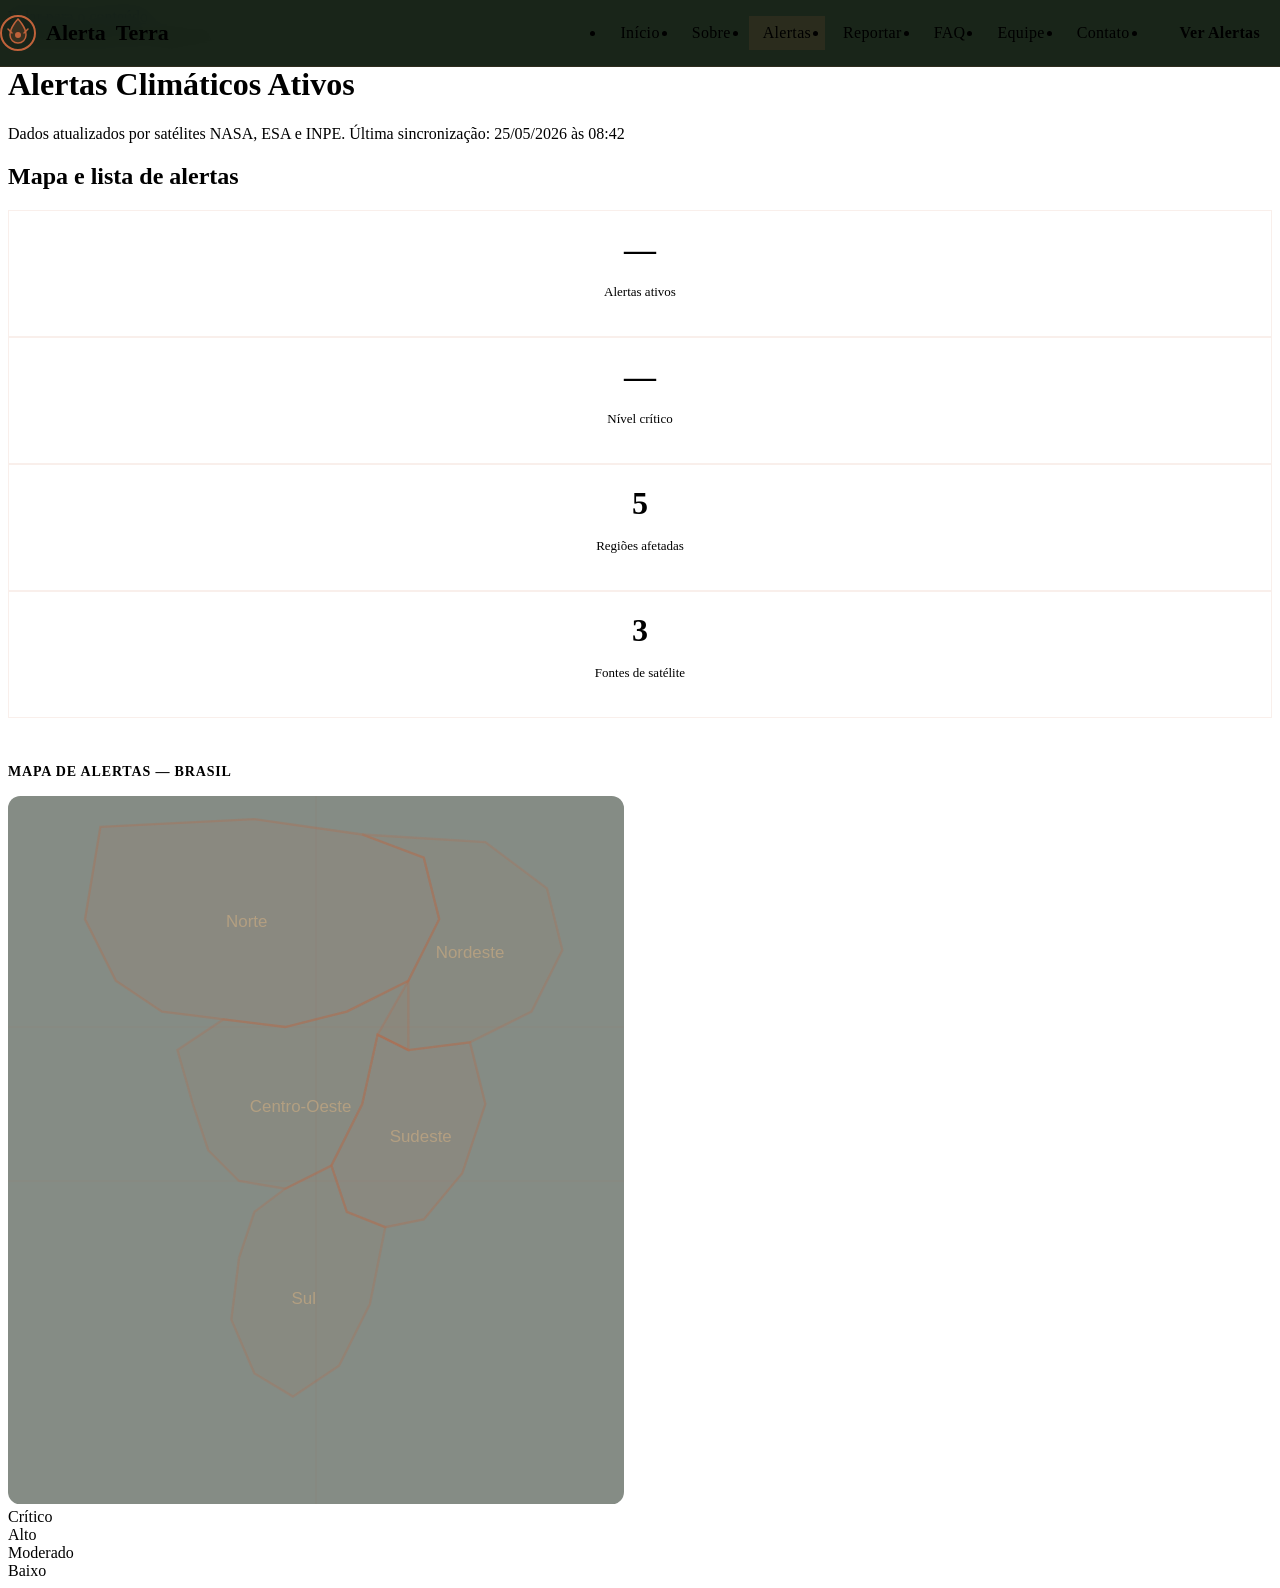
==== alertas.html @ ec8444c9 "Continuação do Alerta" ====
<!DOCTYPE html>
<html lang="pt-BR">
<head>
  <meta charset="UTF-8">
  <meta name="viewport" content="width=device-width, initial-scale=1.0">
  <meta name="description" content="Alertas climáticos ativos no Brasil — enchentes, deslizamentos, queimadas e secas monitorados por satélite.">
  <title>Alertas — AlertaTerra</title>

  <link rel="icon" type="image/svg+xml" href="./assets/img/favicon.svg">
  <link rel="stylesheet" href="css/style.css">
  <link rel="stylesheet" href="css/components.css">
  <link rel="stylesheet" href="css/responsive.css">
</head>
<body>

  <a class="skip-link" href="#conteudo-principal">Pular para o conteúdo</a>

  <header>
    <nav class="navbar" role="navigation" aria-label="Menu principal">
      <div class="container navbar-inner">
        <a href="index.html" class="navbar-brand" aria-label="AlertaTerra — Página inicial">
          <svg class="navbar-logo-icon" viewBox="0 0 36 36" fill="none" xmlns="http://www.w3.org/2000/svg" aria-hidden="true">
            <circle cx="18" cy="18" r="17" stroke="#C0623A" stroke-width="2"/>
            <path d="M18 4C18 4 10 12 10 20a8 8 0 0016 0c0-8-8-16-8-16z" fill="rgba(192,98,58,0.20)" stroke="#C0623A" stroke-width="1.5"/>
            <circle cx="18" cy="20" r="3" fill="#C0623A"/>
            <path d="M8 14l4 4M28 14l-4 4" stroke="#C0623A" stroke-width="1.5" stroke-linecap="round"/>
          </svg>
          Alerta<span class="brand-highlight">Terra</span>
        </a>
        <button class="nav-toggle" id="nav-toggle" aria-controls="nav-menu" aria-expanded="false" aria-label="Abrir menu">
          <span class="nav-toggle-bar"></span>
          <span class="nav-toggle-bar"></span>
          <span class="nav-toggle-bar"></span>
        </button>
        <ul class="nav-menu" id="nav-menu" role="list">
          <li><a href="index.html" class="nav-link">Início</a></li>
          <li><a href="sobre.html" class="nav-link">Sobre</a></li>
          <li><a href="alertas.html" class="nav-link active">Alertas</a></li>
          <li><a href="reportar.html" class="nav-link">Reportar</a></li>
          <li><a href="faq.html" class="nav-link">FAQ</a></li>
          <li><a href="integrantes.html" class="nav-link">Equipe</a></li>
          <li><a href="contato.html" class="nav-link">Contato</a></li>
          <li><a href="alertas.html" class="nav-link nav-cta">Ver Alertas</a></li>
        </ul>
      </div>
    </nav>
  </header>

  <main id="conteudo-principal">

    <div class="page-header">
      <div class="page-header-bg" aria-hidden="true"></div>
      <div class="container page-header-content">
        <span class="page-header-eyebrow">
          <span style="display: inline-flex; align-items: center; gap: 0.375rem;">
            <span style="width:8px; height:8px; border-radius:50%; background:var(--verde-seguro); animation: pulse 2s infinite; display:inline-block;" aria-hidden="true"></span>
            Monitoramento em tempo real
          </span>
        </span>
        <h1>Alertas Climáticos Ativos</h1>
        <p>Dados atualizados por satélites NASA, ESA e INPE. Última sincronização: <time datetime="2026-05-25T08:42">25/05/2026 às 08:42</time></p>
      </div>
    </div>

    <section class="section" id="alertas" aria-labelledby="alertas-titulo">
      <div class="container">

        <div class="loading-bar" id="loading-bar" role="status" aria-label="Carregando dados orbitais">
          <div class="loading-bar-fill"></div>
        </div>

        <div class="visually-hidden">
          <h2 id="alertas-titulo">Mapa e lista de alertas</h2>
        </div>

        <div class="grid-4 fade-in-element" style="margin-bottom: 2rem;" role="region" aria-label="Resumo dos alertas">
          <div class="card" style="padding: 1.25rem; text-align: center;">
            <div class="card-stat" id="total-alertas" aria-live="polite">—</div>
            <p class="card-text" style="font-size: 0.8125rem;">Alertas ativos</p>
          </div>
          <div class="card" style="padding: 1.25rem; text-align: center;">
            <div class="card-stat" id="total-criticos" style="color: var(--vermelho-critico);" aria-live="polite">—</div>
            <p class="card-text" style="font-size: 0.8125rem;">Nível crítico</p>
          </div>
          <div class="card" style="padding: 1.25rem; text-align: center;">
            <div class="card-stat">5</div>
            <p class="card-text" style="font-size: 0.8125rem;">Regiões afetadas</p>
          </div>
          <div class="card" style="padding: 1.25rem; text-align: center;">
            <div class="card-stat" style="color: var(--verde-seguro);">3</div>
            <p class="card-text" style="font-size: 0.8125rem;">Fontes de satélite</p>
          </div>
        </div>

        <div style="display: grid; grid-template-columns: 1fr 1fr; gap: 2rem; align-items: start;" class="map-alertas-layout">

            
            
          <div class="fade-in-element">
            <div class="map-container">
              <h3 style="font-size: 0.875rem; color: var(--ciano-alerta); text-transform: uppercase; letter-spacing: 0.06em; margin-bottom: 1rem;">
                Mapa de Alertas — Brasil
              </h3>

              <div class="map-svg-wrapper" role="img" aria-label="Mapa do Brasil com marcadores de alertas climáticos" style="position: relative;">
                
                <svg viewBox="0 0 400 460" xmlns="http://www.w3.org/2000/svg" style="width:100%;" aria-hidden="true">

                  <rect width="400" height="460" fill="rgba(13,26,13,0.5)" rx="8"/>

                  <path d="M60,20 L160,15 L230,25 L270,40 L280,80 L260,120 L220,140 L180,150 L140,145 L100,140 L70,120 L50,80 Z"
                        fill="rgba(192,98,58,0.07)" stroke="rgba(192,98,58,0.25)" stroke-width="1.5"/>
                  <text x="155" y="85" text-anchor="middle" fill="rgba(196,168,130,0.7)" font-size="11" font-family="sans-serif">Norte</text>

                  <path d="M230,25 L310,30 L350,60 L360,100 L340,140 L300,160 L260,165 L240,155 L260,120 L280,80 L270,40 Z"
                        fill="rgba(192,98,58,0.05)" stroke="rgba(192,98,58,0.20)" stroke-width="1.5"/>
                  <text x="300" y="105" text-anchor="middle" fill="rgba(196,168,130,0.7)" font-size="11" font-family="sans-serif">Nordeste</text>

                  <path d="M140,145 L180,150 L220,140 L260,120 L260,165 L240,155 L230,200 L210,240 L180,255 L150,250 L130,230 L120,200 L110,165 Z"
                        fill="rgba(192,98,58,0.05)" stroke="rgba(192,98,58,0.20)" stroke-width="1.5"/>
                  <text x="190" y="205" text-anchor="middle" fill="rgba(196,168,130,0.7)" font-size="11" font-family="sans-serif">Centro-Oeste</text>

                  <path d="M210,240 L230,200 L240,155 L260,165 L300,160 L310,200 L295,245 L270,275 L245,280 L220,270 Z"
                        fill="rgba(192,98,58,0.07)" stroke="rgba(192,98,58,0.25)" stroke-width="1.5"/>
                  <text x="268" y="225" text-anchor="middle" fill="rgba(196,168,130,0.7)" font-size="11" font-family="sans-serif">Sudeste</text>

                  <path d="M180,255 L210,240 L220,270 L245,280 L235,330 L215,370 L185,390 L160,375 L145,340 L150,300 L160,270 Z"
                        fill="rgba(192,98,58,0.05)" stroke="rgba(192,98,58,0.20)" stroke-width="1.5"/>
                  <text x="192" y="330" text-anchor="middle" fill="rgba(196,168,130,0.7)" font-size="11" font-family="sans-serif">Sul</text>

                  <line x1="0" y1="150" x2="400" y2="150" stroke="rgba(192,98,58,0.05)" stroke-width="1"/>
                  <line x1="0" y1="250" x2="400" y2="250" stroke="rgba(192,98,58,0.05)" stroke-width="1"/>
                  <line x1="200" y1="0" x2="200" y2="460" stroke="rgba(192,98,58,0.05)" stroke-width="1"/>
                </svg>

                <div id="mapa-marcadores" style="position: absolute; inset: 0;" aria-hidden="true"></div>
              </div>

              <div class="map-legend" role="list" aria-label="Legenda de cores do mapa">
                <div class="map-legend-item" role="listitem">
                  <div class="map-legend-dot" style="background: var(--vermelho-critico); animation: pulse 1.5s infinite;"></div>
                  Crítico
                </div>
                <div class="map-legend-item" role="listitem">
                  <div class="map-legend-dot" style="background: var(--laranja-alto);"></div>
                  Alto
                </div>
                <div class="map-legend-item" role="listitem">
                  <div class="map-legend-dot" style="background: var(--amarelo-moderado);"></div>
                  Moderado
                </div>
                <div class="map-legend-item" role="listitem">
                  <div class="map-legend-dot" style="background: var(--verde-seguro);"></div>
                  Baixo
                </div>
              </div>
            </div>
          </div>
---- css/components.css ----
.navbar {
  position: fixed;
  top: 0;
  left: 0;
  right: 0;
  z-index: 1000;
  height: var(--navbar-height);
  background-color: rgba(13, 26, 13, 0.95);
  backdrop-filter: blur(12px);
  -webkit-backdrop-filter: blur(12px);
  border-bottom: 1px solid rgba(192, 98, 58, 0.12);
  transition: background-color var(--transition-base), box-shadow var(--transition-base);
}

.navbar.scrolled {
  background-color: rgba(13, 26, 13, 0.98);
  box-shadow: 0 4px 20px rgba(0, 0, 0, 0.5);
}

.navbar-inner {
  display: flex;
  align-items: center;
  justify-content: space-between;
  height: 100%;
}


.navbar-brand {
  display: flex;
  align-items: center;
  gap: 0.625rem;
  color: var(--branco);
  font-family: var(--font-titulo);
  font-weight: 700;
  font-size: 1.375rem;
  text-decoration: none;
}

.navbar-brand:hover {
  color: var(--ciano-alerta);
}

.navbar-logo-icon {
  width: 36px;
  height: 36px;
  flex-shrink: 0;
}

.brand-highlight {
  color: var(--ciano-alerta);
}


.nav-menu {
  display: flex;
  align-items: center;
  gap: 0.25rem;
}

.nav-link {
  display: inline-flex;
  align-items: center;
  padding: 0.5rem 0.875rem;
  color: var(--cinza-claro);
  font-family: var(--font-corpo);
  font-size: var(--size-small);
  font-weight: 500;
  border-radius: var(--radius-sm);
  transition: color var(--transition-base), background-color var(--transition-base);
  text-decoration: none;
  letter-spacing: 0.02em;
}

.nav-link:hover,
.nav-link.active {
  color: var(--branco);
  background-color: rgba(192, 98, 58, 0.10);
}

.nav-link.active {
  color: var(--ciano-alerta);
}


.nav-cta {
  margin-left: 0.75rem;
  padding: 0.5rem 1.25rem;
  background-color: var(--ciano-alerta);
  color: var(--azul-espaco);
  font-family: var(--font-titulo);
  font-weight: 700;
  font-size: var(--size-small);
  border-radius: var(--radius-full);
  transition: background-color var(--transition-base), transform var(--transition-base), box-shadow var(--transition-base);
}

.nav-cta:hover {
  background-color: var(--branco);
  color: var(--azul-espaco);
  transform: translateY(-1px);
  box-shadow: var(--shadow-glow);
}


.nav-toggle {
  display: none;
  flex-direction: column;
  justify-content: center;
  align-items: center;
  width: 44px;
  height: 44px;
  gap: 6px;
  border-radius: var(--radius-sm);
  transition: background-color var(--transition-base);
  cursor: pointer;
  z-index: 1001;
}

.nav-toggle:hover {
  background-color: rgba(192, 98, 58, 0.10);
}

.nav-toggle-bar {
  display: block;
  width: 24px;
  height: 2px;
  background-color: var(--cinza-claro);
  border-radius: 2px;
  transition: transform var(--transition-base), opacity var(--transition-base), background-color var(--transition-base);
  transform-origin: center;
}


.nav-toggle.open .nav-toggle-bar:nth-child(1) {
  transform: translateY(8px) rotate(45deg);
  background-color: var(--ciano-alerta);
}

.nav-toggle.open .nav-toggle-bar:nth-child(2) {
  opacity: 0;
  transform: scaleX(0);
}

.nav-toggle.open .nav-toggle-bar:nth-child(3) {
  transform: translateY(-8px) rotate(-45deg);
  background-color: var(--ciano-alerta);
}


.navbar-offset {
  padding-top: var(--navbar-height);
}


.footer {
  background-color: var(--azul-profundo);
  border-top: 3px solid rgba(74, 122, 138, 0.50);
  padding-top: var(--spacing-lg);
  padding-bottom: var(--spacing-md);
}

.footer-grid {
  display: grid;
  grid-template-columns: 2fr 1fr 1fr 1fr;
  gap: var(--spacing-md);
  margin-bottom: var(--spacing-md);
}

.footer-brand {
  display: flex;
  align-items: center;
  gap: 0.625rem;
  color: var(--branco);
  font-family: var(--font-titulo);
  font-weight: 700;
  font-size: 1.25rem;
  text-decoration: none;
  margin-bottom: var(--spacing-sm);
}

.footer-brand:hover {
  color: var(--ciano-alerta);
}

.footer-brand-logo {
  width: 32px;
  height: 32px;
}

.footer-description {
  color: var(--cinza-claro);
  font-size: var(--size-small);
  line-height: 1.7;
  max-width: 300px;
}

.footer-social {
  display: flex;
  gap: 0.75rem;
  margin-top: var(--spacing-sm);
}

.footer-social-link {
  display: flex;
  align-items: center;
  justify-content: center;
  width: 36px;
  height: 36px;
  background-color: rgba(74, 122, 138, 0.12);
  border: 1px solid rgba(74, 122, 138, 0.30);
  border-radius: var(--radius-sm);
  color: var(--cinza-claro);
  font-size: 0.875rem;
  transition: all var(--transition-base);
}

.footer-social-link:hover {
  background-color: var(--azul-ardosia);
  border-color: var(--azul-ardosia);
  color: var(--branco);
  transform: translateY(-2px);
}

.footer-col-title {
  font-family: var(--font-titulo);
  font-size: var(--size-small);
  font-weight: 700;
  color: var(--branco);
  text-transform: uppercase;
  letter-spacing: 0.08em;
  margin-bottom: var(--spacing-sm);
}

.footer-links {
  display: flex;
  flex-direction: column;
  gap: 0.5rem;
}

.footer-link {
  color: var(--cinza-claro);
  font-size: var(--size-small);
  transition: color var(--transition-base), padding-left var(--transition-base);
  text-decoration: none;
}

.footer-link:hover {
  color: var(--ciano-alerta);
  padding-left: 4px;
}

.footer-bottom {
  padding-top: var(--spacing-md);
  border-top: 1px solid rgba(58, 72, 40, 0.80);
  display: flex;
  align-items: center;
  justify-content: space-between;
  flex-wrap: wrap;
  gap: 0.5rem;
}

.footer-copy {
  color: var(--cinza-claro);
  font-size: var(--size-small);
}

.footer-fiap {
  display: flex;
  align-items: center;
  gap: 0.375rem;
  color: var(--cinza-claro);
  font-size: var(--size-small);
}

.footer-fiap span {
  color: var(--vermelho-critico);
}

.btn {
  display: inline-flex;
  align-items: center;
  justify-content: center;
  gap: 0.5rem;
  padding: 0.75rem 1.75rem;
  border-radius: var(--radius-full);
  font-family: var(--font-titulo);
  font-weight: 700;
  font-size: var(--size-small);
  letter-spacing: 0.03em;
  text-transform: uppercase;
  text-decoration: none;
  cursor: pointer;
  border: 2px solid transparent;
  transition: all var(--transition-base);
  white-space: nowrap;
}


.btn-primary {
  background-color: var(--ciano-alerta);
  color: var(--azul-espaco);
  border-color: var(--ciano-alerta);
}

.btn-primary:hover {
  background-color: var(--branco);
  border-color: var(--branco);
  color: var(--azul-espaco);
  transform: translateY(-2px);
  box-shadow: var(--shadow-glow);
}


.btn-secondary {
  background-color: transparent;
  color: var(--ciano-alerta);
  border-color: var(--ciano-alerta);
}

.btn-secondary:hover {
  background-color: rgba(192, 98, 58, 0.10);
  color: var(--branco);
  border-color: var(--ciano-alerta);
  transform: translateY(-2px);
}


.btn-danger {
  background-color: var(--vermelho-critico);
  color: var(--branco);
  border-color: var(--vermelho-critico);
}

.btn-danger:hover {
  background-color: #e02040;
  border-color: #e02040;
  transform: translateY(-2px);
}


.btn-ghost {
  background-color: rgba(245, 237, 216, 0.05);
  color: var(--cinza-claro);
  border-color: rgba(245, 237, 216, 0.10);
}

.btn-ghost:hover {
  background-color: rgba(245, 237, 216, 0.10);
  color: var(--branco);
  border-color: rgba(245, 237, 216, 0.30);
  transform: translateY(-2px);
}


.btn-lg {
  padding: 1rem 2.25rem;
  font-size: var(--size-body);
}


.btn-sm {
  padding: 0.5rem 1.25rem;
  font-size: 0.75rem;
}


.card {
  background-color: var(--azul-profundo);
  border: 1px solid rgba(192, 98, 58, 0.10);
  border-radius: var(--radius-md);
  padding: var(--spacing-md);
  transition: transform var(--transition-base), box-shadow var(--transition-base), border-color var(--transition-base);
}

.card:hover {
  transform: translateY(-4px);
  box-shadow: var(--shadow-glow);
  border-color: rgba(192, 98, 58, 0.35);
}

.card-icon {
  width: 52px;
  height: 52px;
  border-radius: var(--radius-sm);
  display: flex;
  align-items: center;
  justify-content: center;
  margin-bottom: 1.25rem;
  font-size: 1.5rem;
}

.card-icon-ciano {
  background-color: rgba(192, 98, 58, 0.12);
  color: var(--ciano-alerta);
}

.card-icon-critico {
  background-color: rgba(192, 57, 43, 0.12);
  color: var(--vermelho-critico);
}

.card-icon-alto {
  background-color: rgba(212, 129, 58, 0.12);
  color: var(--laranja-alto);
}

.card-icon-moderado {
  background-color: rgba(200, 150, 42, 0.12);
  color: var(--amarelo-moderado);
}

.card-icon-seguro {
  background-color: rgba(94, 150, 71, 0.12);
  color: var(--verde-seguro);
}

.card-title {
  font-family: var(--font-titulo);
  font-size: var(--size-h4);
  color: var(--branco);
  margin-bottom: 0.5rem;
}

.card-text {
  color: var(--cinza-claro);
  font-size: var(--size-small);
  line-height: 1.7;
}

.card-stat {
  font-family: var(--font-titulo);
  font-size: 2rem;
  font-weight: 700;
  color: var(--ciano-alerta);
  margin-bottom: 0.25rem;
}


.alert-card {
  background-color: var(--azul-profundo);
  border: 1px solid rgba(192, 98, 58, 0.10);
  border-left: 4px solid var(--ciano-alerta);
  border-radius: var(--radius-md);
  padding: var(--spacing-sm) var(--spacing-md);
  display: flex;
  align-items: flex-start;
  gap: var(--spacing-sm);
  transition: transform var(--transition-base), box-shadow var(--transition-base);
}

.alert-card:hover {
  transform: translateY(-2px);
  box-shadow: var(--shadow-card);
}

.alert-card.critico  { border-left-color: var(--vermelho-critico); }
.alert-card.alto     { border-left-color: var(--laranja-alto); }
.alert-card.moderado { border-left-color: var(--amarelo-moderado); }
.alert-card.baixo    { border-left-color: var(--verde-seguro); }

.alert-card-icon {
  width: 44px;
  height: 44px;
  border-radius: var(--radius-sm);
  display: flex;
  align-items: center;
  justify-content: center;
  font-size: 1.25rem;
  flex-shrink: 0;
}

.alert-card-body {
  flex: 1;
  min-width: 0;
}

.alert-card-header {
  display: flex;
  align-items: center;
  flex-wrap: wrap;
  gap: 0.5rem;
  margin-bottom: 0.375rem;
}

.alert-card-title {
  font-family: var(--font-titulo);
  font-size: var(--size-body);
  color: var(--branco);
  font-weight: 600;
}

.alert-card-meta {
  display: flex;
  flex-wrap: wrap;
  gap: 0.75rem;
  font-size: 0.75rem;
  color: var(--cinza-claro);
  margin-bottom: 0.375rem;
}

.alert-card-meta span {
  display: flex;
  align-items: center;
  gap: 0.25rem;
}

.alert-card-desc {
  font-size: var(--size-small);
  color: var(--cinza-claro);
  line-height: 1.5;
}

.form-group {
  margin-bottom: 1.5rem;
}

.form-label {
  display: block;
  font-family: var(--font-titulo);
  font-size: var(--size-small);
  font-weight: 600;
  color: var(--cinza-claro);
  margin-bottom: 0.5rem;
  letter-spacing: 0.03em;
}

.form-label span.required {
  color: var(--vermelho-critico);
  margin-left: 2px;
}

.form-control {
  width: 100%;
  padding: 0.75rem 1rem;
  background-color: rgba(20, 40, 15, 0.80);
  border: 1px solid rgba(192, 98, 58, 0.20);
  border-radius: var(--radius-sm);
  color: var(--branco);
  font-family: var(--font-corpo);
  font-size: var(--size-body);
  transition: border-color var(--transition-base), box-shadow var(--transition-base);
  outline: none;
  appearance: none;
  -webkit-appearance: none;
}

.form-control::placeholder {
  color: rgba(196, 168, 130, 0.5);
}

.form-control:focus {
  border-color: var(--ciano-alerta);
  box-shadow: 0 0 0 3px rgba(192, 98, 58, 0.15);
}

.form-control.error {
  border-color: var(--vermelho-critico);
  box-shadow: 0 0 0 3px rgba(192, 57, 43, 0.15);
}

textarea.form-control {
  resize: vertical;
  min-height: 130px;
}

select.form-control {
  background-image: url("data:image/svg+xml,%3Csvg xmlns='http://www.w3.org/2000/svg' width='12' height='8' viewBox='0 0 12 8'%3E%3Cpath d='M1 1l5 5 5-5' stroke='%23C0623A' stroke-width='2' fill='none' stroke-linecap='round'/%3E%3C/svg%3E");
  background-repeat: no-repeat;
  background-position: right 1rem center;
  padding-right: 2.5rem;
  cursor: pointer;
}

select.form-control option {
  background-color: var(--azul-profundo);
  color: var(--branco);
}

.form-error {
  display: block;
  margin-top: 0.375rem;
  font-size: 0.8125rem;
  color: var(--vermelho-critico);
  min-height: 1.2em;
}


.form-check {
  display: flex;
  align-items: center;
  gap: 0.625rem;
  cursor: pointer;
  padding: 0.5rem;
  border-radius: var(--radius-sm);
  transition: background-color var(--transition-base);
}

.form-check:hover {
  background-color: rgba(192, 98, 58, 0.05);
}

.form-check-input {
  width: 18px;
  height: 18px;
  accent-color: var(--ciano-alerta);
  cursor: pointer;
}

.form-check-label {
  color: var(--cinza-claro);
  font-size: var(--size-small);
  cursor: pointer;
}


.form-radio-group {
  display: flex;
  flex-wrap: wrap;
  gap: 0.5rem;
}


.form-file-wrapper {
  position: relative;
  display: flex;
  align-items: center;
  justify-content: center;
  flex-direction: column;
  gap: 0.75rem;
  padding: 2rem;
  border: 2px dashed rgba(192, 98, 58, 0.30);
  border-radius: var(--radius-md);
  background-color: rgba(20, 40, 15, 0.40);
  cursor: pointer;
  transition: border-color var(--transition-base), background-color var(--transition-base);
  text-align: center;
}

.form-file-wrapper:hover {
  border-color: var(--ciano-alerta);
  background-color: rgba(192, 98, 58, 0.05);
}

.form-file-wrapper input[type="file"] {
  position: absolute;
  inset: 0;
  opacity: 0;
  cursor: pointer;
  width: 100%;
  height: 100%;
}

.form-file-icon {
  font-size: 2rem;
  color: var(--ciano-alerta);
}

.form-file-text {
  color: var(--cinza-claro);
  font-size: var(--size-small);
}

.form-file-text strong {
  color: var(--ciano-alerta);
}
---- css/responsive.css ----
@media (min-width: 768px) {

 
  :root {
    --size-h1: 2.75rem;
  }

 
  .grid-2 {
    grid-template-columns: repeat(2, 1fr);
  }

  .grid-3 {
    grid-template-columns: repeat(2, 1fr);
  }

  .grid-4 {
    grid-template-columns: repeat(2, 1fr);
  }

  
  .footer-grid {
    grid-template-columns: 1fr 1fr;
  }

  
  .integrantes-grid {
    grid-template-columns: repeat(2, 1fr);
  }

  
  .hero-actions {
    flex-wrap: nowrap;
  }


  .map-alertas-layout {
    grid-template-columns: 1fr 1fr;
  }
}


@media (min-width: 992px) {

  
  :root {
    --size-h1: 3rem;
  }

  
  .nav-toggle {
    display: none;
  }

  .nav-menu {
    display: flex;
    position: static;
    flex-direction: row;
    background: none;
    border: none;
    padding: 0;
    gap: 0.25rem;
    box-shadow: none;
    max-height: none;
    overflow: visible;
  }

  
  .grid-3 {
    grid-template-columns: repeat(3, 1fr);
  }

  .grid-4 {
    grid-template-columns: repeat(4, 1fr);
  }

  
  .footer-grid {
    grid-template-columns: 2fr 1fr 1fr 1fr;
  }

  
  .integrantes-grid {
    grid-template-columns: repeat(3, 1fr);
  }

  
  .map-alertas-layout {
    grid-template-columns: 1fr 1fr;
    align-items: start;
  }
}


@media (min-width: 1200px) {

  .integrantes-grid {
    grid-template-columns: repeat(5, 1fr);
  }

  .hero-content {
    max-width: 750px;
  }
}

@media (max-width: 991px) {

  .nav-toggle {
    display: flex;
  }

  .nav-menu {
    position: fixed;
    top: var(--navbar-height);
    left: 0;
    right: 0;
    background-color: rgba(13, 26, 13, 0.98);
    backdrop-filter: blur(16px);
    flex-direction: column;
    gap: 0;
    padding: 1rem;
    border-bottom: 1px solid rgba(192, 98, 58, 0.12);
    box-shadow: 0 8px 32px rgba(0, 0, 0, 0.5);
    max-height: 0;
    overflow: hidden;
    transition: max-height 0.4s ease;
  }

  .nav-menu.open {
    max-height: 600px;
  }

  .nav-link {
    padding: 0.875rem 1rem;
    border-radius: var(--radius-sm);
    border-bottom: 1px solid rgba(192, 98, 58, 0.05);
    font-size: var(--size-body);
  }

  .nav-link:last-child {
    border-bottom: none;
  }

  .nav-cta {
    margin-left: 0;
    margin-top: 0.5rem;
    width: 100%;
    justify-content: center;
    padding: 0.875rem;
    border-radius: var(--radius-sm);
  }
}


@media (max-width: 767px) {

  
  :root {
    --size-h1: 2rem;
    --size-h2: 1.75rem;
    --size-h3: 1.375rem;
  }

  
  .section {
    padding-block: var(--spacing-md);
  }

  
  .grid-2,
  .grid-3,
  .grid-4 {
    grid-template-columns: 1fr;
  }

  
  .container {
    padding-inline: 1rem;
  }

  
  .hero {
    min-height: auto;
    padding: calc(var(--navbar-height) + 3rem) 0 3rem;
  }

  .hero-stats {
    gap: 1.5rem;
  }

  .hero-stat-number {
    font-size: 1.5rem;
  }

  
  .footer-grid {
    grid-template-columns: 1fr;
    gap: var(--spacing-md);
  }

  .footer-bottom {
    flex-direction: column;
    text-align: center;
  }

  
  .btn-lg {
    padding: 0.875rem 1.75rem;
    font-size: var(--size-small);
  }


  .hero-actions {
    flex-direction: column;
    align-items: flex-start;
  }

  .hero-actions .btn {
    width: 100%;
    justify-content: center;
  }

  
  .steps-grid {
    grid-template-columns: 1fr;
  }

  
  .page-header {
    padding: calc(var(--navbar-height) + 2rem) 0 2rem;
  }

 
  .filter-group {
    gap: 0.375rem;
  }

  
  .map-alertas-layout {
    grid-template-columns: 1fr;
  }

  
  .modal-box {
    padding: var(--spacing-md) 1.25rem;
  }


  .form-radio-group {
    flex-direction: column;
  }

  
  .alert-card {
    flex-direction: column;
  }

  
  .integrantes-grid {
    grid-template-columns: 1fr;
  }

  
  .btn-scroll-top {
    bottom: 1rem;
    right: 1rem;
    width: 42px;
    height: 42px;
  }
}

@media (max-width: 480px) {

  :root {
    --size-h1: 1.75rem;
    --size-h2: 1.5rem;
  }

  .container {
    padding-inline: 0.875rem;
  }

  .card {
    padding: 1.25rem;
  }

  .section {
    padding-block: 2.5rem;
  }

  .hero {
    padding-top: calc(var(--navbar-height) + 2rem);
  }

  .hero-eyebrow {
    font-size: 0.7rem;
  }

  .integrante-links {
    flex-wrap: wrap;
  }

  .alert-card {
    padding: 1rem;
  }

  .faq-question {
    font-size: var(--size-small);
    padding: 1rem 1.25rem;
  }

  .faq-answer-inner {
    padding: 0 1.25rem 1rem;
  }

  
  .btn {
    padding: 0.75rem 1.25rem;
    font-size: 0.8125rem;
  }

  .hero-actions .btn {
    font-size: 0.875rem;
  }
}


@media print {

  .navbar,
  .btn-scroll-top,
  .nav-toggle,
  .footer-social,
  .hero-bg-grid,
  .hero-bg-glow {
    display: none;
  }

  body {
    background: white;
    color: black;
  }

  .hero {
    min-height: auto;
    padding: 2rem 0;
  }

  .card,
  .alert-card,
  .faq-item {
    break-inside: avoid;
  }
}


@media (prefers-reduced-motion: reduce) {

  *,
  *::before,
  *::after {
    animation-duration: 0.01ms !important;
    animation-iteration-count: 1 !important;
    transition-duration: 0.01ms !important;
  }

  .fade-in-element {
    opacity: 1;
    transform: none;
  }
}
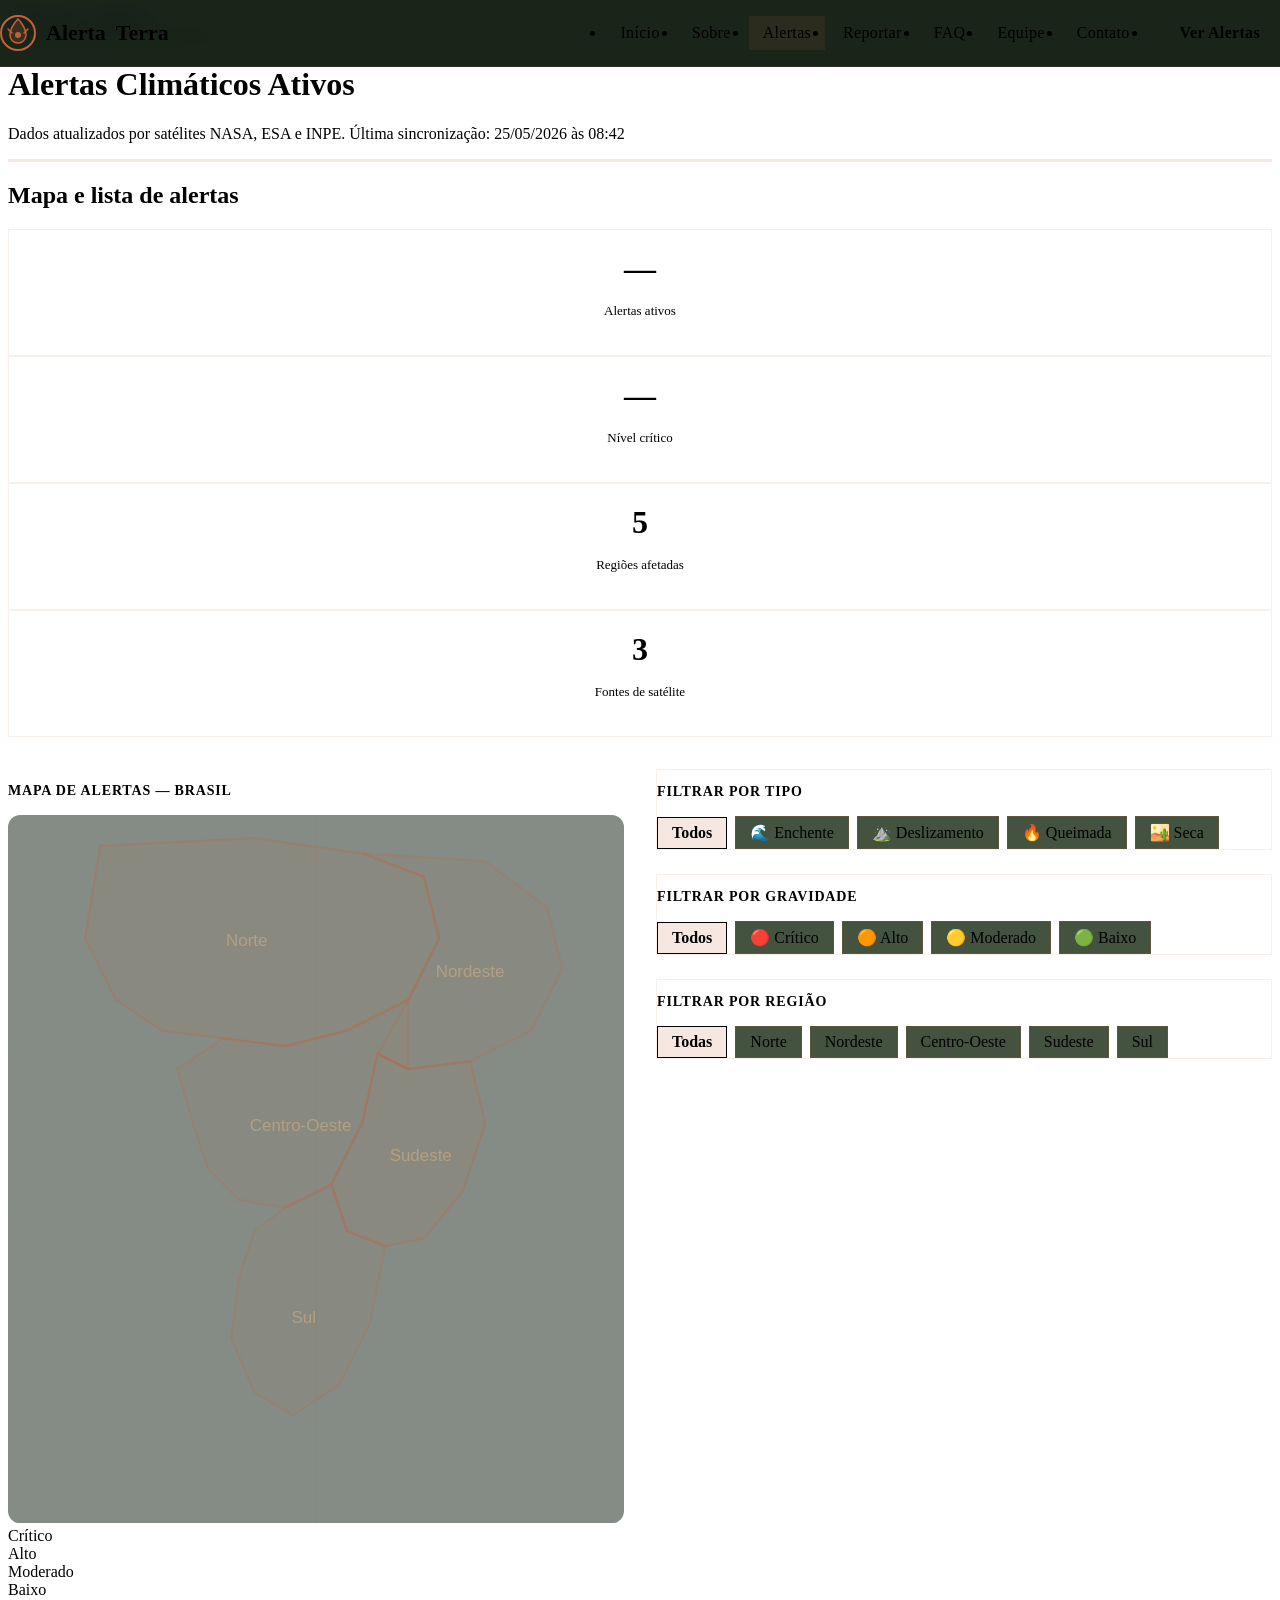
==== commit 99ed6329: "Continuação do Alerta + Adição do JS" ====
--- a/alertas.html
+++ b/alertas.html
@@ -157,4 +157,48 @@
             </div>
           </div>
 
-          +
+          
+          <div class="fade-in-element">
+            <div class="card" style="margin-bottom: 1.5rem;">
+              <h3 style="font-size: 0.875rem; color: var(--ciano-alerta); text-transform: uppercase; letter-spacing: 0.06em; margin-bottom: 1rem;">
+                Filtrar por tipo
+              </h3>
+              <div class="filter-group" id="filtro-tipo" role="group" aria-label="Filtros por tipo de desastre">
+                <button class="filter-pill active" data-valor="todos" type="button">Todos</button>
+                <button class="filter-pill" data-valor="enchente" type="button">🌊 Enchente</button>
+                <button class="filter-pill" data-valor="deslizamento" type="button">⛰️ Deslizamento</button>
+                <button class="filter-pill" data-valor="queimada" type="button">🔥 Queimada</button>
+                <button class="filter-pill" data-valor="seca" type="button">🏜️ Seca</button>
+              </div>
+            </div>
+
+            <div class="card" style="margin-bottom: 1.5rem;">
+              <h3 style="font-size: 0.875rem; color: var(--ciano-alerta); text-transform: uppercase; letter-spacing: 0.06em; margin-bottom: 1rem;">
+                Filtrar por gravidade
+              </h3>
+              <div class="filter-group" id="filtro-gravidade" role="group" aria-label="Filtros por gravidade">
+                <button class="filter-pill active" data-valor="todos" type="button">Todos</button>
+                <button class="filter-pill" data-valor="critico" type="button" style="color: var(--vermelho-critico);">🔴 Crítico</button>
+                <button class="filter-pill" data-valor="alto" type="button" style="color: var(--laranja-alto);">🟠 Alto</button>
+                <button class="filter-pill" data-valor="moderado" type="button" style="color: var(--amarelo-moderado);">🟡 Moderado</button>
+                <button class="filter-pill" data-valor="baixo" type="button" style="color: var(--verde-seguro);">🟢 Baixo</button>
+              </div>
+            </div>
+
+            <div class="card">
+              <h3 style="font-size: 0.875rem; color: var(--ciano-alerta); text-transform: uppercase; letter-spacing: 0.06em; margin-bottom: 1rem;">
+                Filtrar por região
+              </h3>
+              <div class="filter-group" id="filtro-regiao" role="group" aria-label="Filtros por região do Brasil">
+                <button class="filter-pill active" data-valor="todos" type="button">Todas</button>
+                <button class="filter-pill" data-valor="norte" type="button">Norte</button>
+                <button class="filter-pill" data-valor="nordeste" type="button">Nordeste</button>
+                <button class="filter-pill" data-valor="centro-oeste" type="button">Centro-Oeste</button>
+                <button class="filter-pill" data-valor="sudeste" type="button">Sudeste</button>
+                <button class="filter-pill" data-valor="sul" type="button">Sul</button>
+              </div>
+            </div>
+          </div>
+
+        </div>
--- a/css/components.css
+++ b/css/components.css
@@ -662,4 +662,270 @@
 
 .form-file-text strong {
   color: var(--ciano-alerta);
+}
+
+.modal-overlay {
+  position: fixed;
+  inset: 0;
+  z-index: 2000;
+  background-color: rgba(0, 0, 0, 0.7);
+  backdrop-filter: blur(4px);
+  display: flex;
+  align-items: center;
+  justify-content: center;
+  padding: var(--spacing-md);
+  opacity: 0;
+  pointer-events: none;
+  transition: opacity var(--transition-base);
+}
+
+.modal-overlay.active {
+  opacity: 1;
+  pointer-events: all;
+}
+
+.modal-box {
+  background-color: var(--azul-profundo);
+  border: 1px solid rgba(192, 98, 58, 0.20);
+  border-radius: var(--radius-lg);
+  padding: var(--spacing-lg);
+  max-width: 480px;
+  width: 100%;
+  text-align: center;
+  transform: scale(0.9) translateY(20px);
+  transition: transform var(--transition-base);
+  box-shadow: var(--shadow-glow-intense);
+}
+
+.modal-overlay.active .modal-box {
+  transform: scale(1) translateY(0);
+}
+
+.modal-icon {
+  width: 72px;
+  height: 72px;
+  border-radius: 50%;
+  background-color: rgba(94, 150, 71, 0.12);
+  display: flex;
+  align-items: center;
+  justify-content: center;
+  margin: 0 auto 1.25rem;
+  font-size: 2rem;
+  animation: glowPulse 2s ease-in-out infinite;
+}
+
+.modal-title {
+  font-size: var(--size-h3);
+  margin-bottom: 0.75rem;
+}
+
+.modal-text {
+  color: var(--cinza-claro);
+  margin-bottom: 0.75rem;
+}
+
+.modal-protocol {
+  display: inline-block;
+  padding: 0.5rem 1.5rem;
+  background-color: rgba(192, 98, 58, 0.10);
+  border: 1px solid var(--ciano-alerta);
+  border-radius: var(--radius-sm);
+  font-family: var(--font-titulo);
+  font-size: var(--size-h4);
+  color: var(--ciano-alerta);
+  letter-spacing: 0.1em;
+  margin-bottom: 1.5rem;
+}
+
+
+.loading-bar {
+  position: relative;
+  height: 3px;
+  background-color: rgba(192, 98, 58, 0.15);
+  border-radius: var(--radius-full);
+  overflow: hidden;
+  margin-bottom: var(--spacing-md);
+}
+
+.loading-bar-fill {
+  position: absolute;
+  left: 0;
+  top: 0;
+  height: 100%;
+  background: linear-gradient(
+    90deg,
+    transparent 0%,
+    var(--ciano-alerta) 50%,
+    transparent 100%
+  );
+  background-size: 400px 100%;
+  animation: shimmer 1.5s infinite linear;
+  width: 100%;
+}
+
+.skeleton {
+  background: linear-gradient(
+    90deg,
+    rgba(58, 72, 40, 0.80) 0%,
+    rgba(20, 40, 15, 0.90) 50%,
+    rgba(58, 72, 40, 0.80) 100%
+  );
+  background-size: 400px 100%;
+  animation: shimmer 1.5s infinite linear;
+  border-radius: var(--radius-sm);
+}
+
+
+.filter-group {
+  display: flex;
+  flex-wrap: wrap;
+  gap: 0.5rem;
+  align-items: center;
+}
+
+.filter-pill {
+  display: inline-flex;
+  align-items: center;
+  gap: 0.375rem;
+  padding: 0.375rem 0.875rem;
+  background-color: rgba(20, 40, 15, 0.80);
+  border: 1px solid rgba(192, 98, 58, 0.20);
+  border-radius: var(--radius-full);
+  color: var(--cinza-claro);
+  font-family: var(--font-corpo);
+  font-size: var(--size-small);
+  cursor: pointer;
+  transition: all var(--transition-base);
+}
+
+.filter-pill:hover {
+  border-color: var(--ciano-alerta);
+  color: var(--ciano-alerta);
+}
+
+.filter-pill.active {
+  background-color: rgba(192, 98, 58, 0.15);
+  border-color: var(--ciano-alerta);
+  color: var(--ciano-alerta);
+  font-weight: 600;
+}
+
+.hero {
+  position: relative;
+  min-height: 100vh;
+  display: flex;
+  align-items: center;
+  background: linear-gradient(
+    135deg,
+    var(--azul-espaco) 0%,
+    #1A2E1A 50%,
+    #0F1C0F 100%
+  );
+  overflow: hidden;
+}
+
+.hero-bg-grid {
+  position: absolute;
+  inset: 0;
+  background-image:
+    linear-gradient(rgba(192, 98, 58, 0.04) 1px, transparent 1px),
+    linear-gradient(90deg, rgba(192, 98, 58, 0.04) 1px, transparent 1px);
+  background-size: 60px 60px;
+  pointer-events: none;
+}
+
+.hero-bg-glow {
+  position: absolute;
+  top: 20%;
+  right: -10%;
+  width: 600px;
+  height: 600px;
+  background: radial-gradient(circle, rgba(192, 98, 58, 0.08) 0%, transparent 70%);
+  pointer-events: none;
+}
+
+.hero-content {
+  position: relative;
+  z-index: 1;
+  max-width: 700px;
+}
+
+.hero-eyebrow {
+  display: inline-flex;
+  align-items: center;
+  gap: 0.5rem;
+  padding: 0.375rem 1rem;
+  background-color: rgba(192, 98, 58, 0.10);
+  border: 1px solid rgba(192, 98, 58, 0.30);
+  border-radius: var(--radius-full);
+  color: var(--ciano-alerta);
+  font-family: var(--font-titulo);
+  font-size: var(--size-small);
+  font-weight: 600;
+  text-transform: uppercase;
+  letter-spacing: 0.08em;
+  margin-bottom: 1.5rem;
+}
+
+.hero-dot {
+  width: 6px;
+  height: 6px;
+  border-radius: 50%;
+  background-color: var(--ciano-alerta);
+  animation: pulse 2s infinite;
+}
+
+.hero-title {
+  font-size: clamp(2rem, 5vw, var(--size-h1));
+  font-weight: 700;
+  color: var(--branco);
+  line-height: 1.1;
+  margin-bottom: 1.5rem;
+}
+
+.hero-title-accent {
+  color: var(--ciano-alerta);
+  position: relative;
+}
+
+.hero-subtitle {
+  font-size: 1.125rem;
+  color: var(--cinza-claro);
+  line-height: 1.7;
+  max-width: 600px;
+  margin-bottom: 2.5rem;
+}
+
+.hero-actions {
+  display: flex;
+  flex-wrap: wrap;
+  gap: 1rem;
+  margin-bottom: 3rem;
+}
+
+.hero-stats {
+  display: flex;
+  gap: 2.5rem;
+  flex-wrap: wrap;
+}
+
+.hero-stat-item {
+  display: flex;
+  flex-direction: column;
+}
+
+.hero-stat-number {
+  font-family: var(--font-titulo);
+  font-size: 1.75rem;
+  font-weight: 700;
+  color: var(--branco);
+  line-height: 1;
+}
+
+.hero-stat-label {
+  font-size: 0.75rem;
+  color: var(--cinza-claro);
+  text-transform: uppercase;
+  letter-spacing: 0.05em;
+  margin-top: 0.25rem;
 }
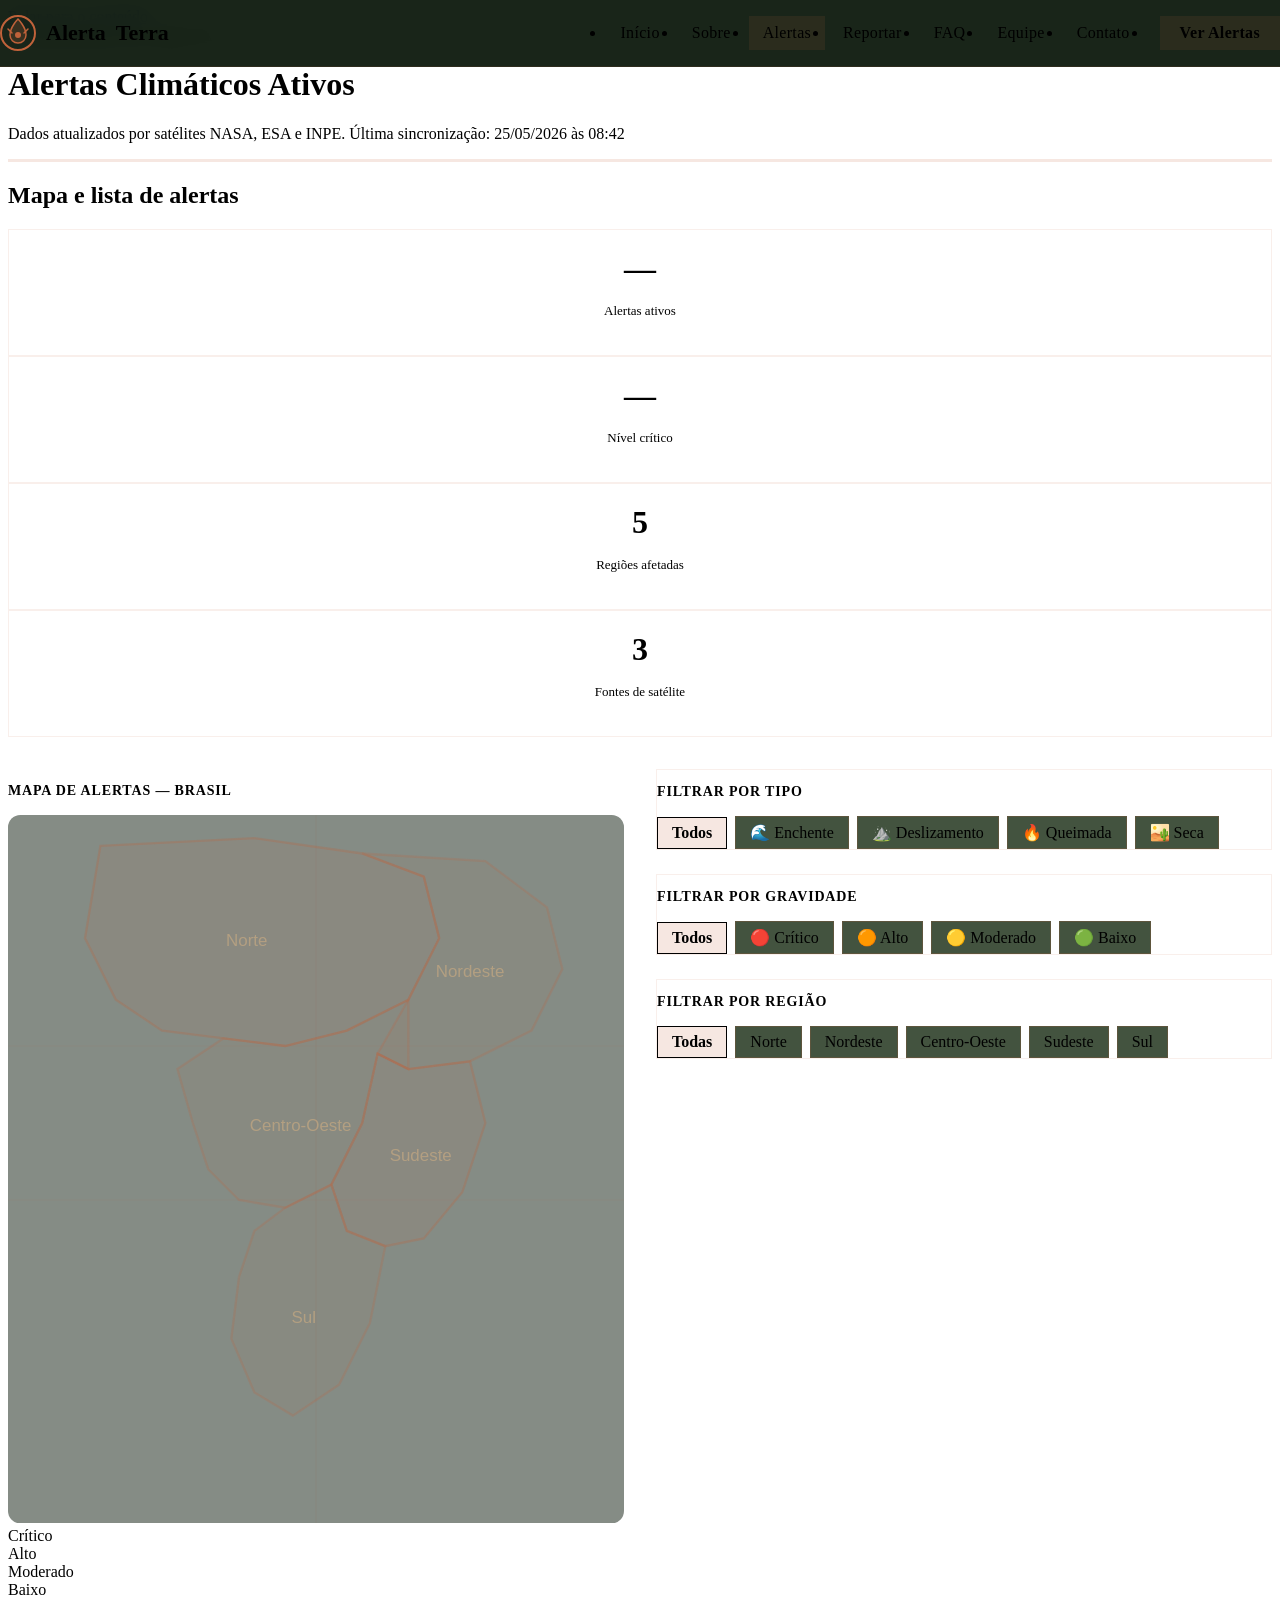
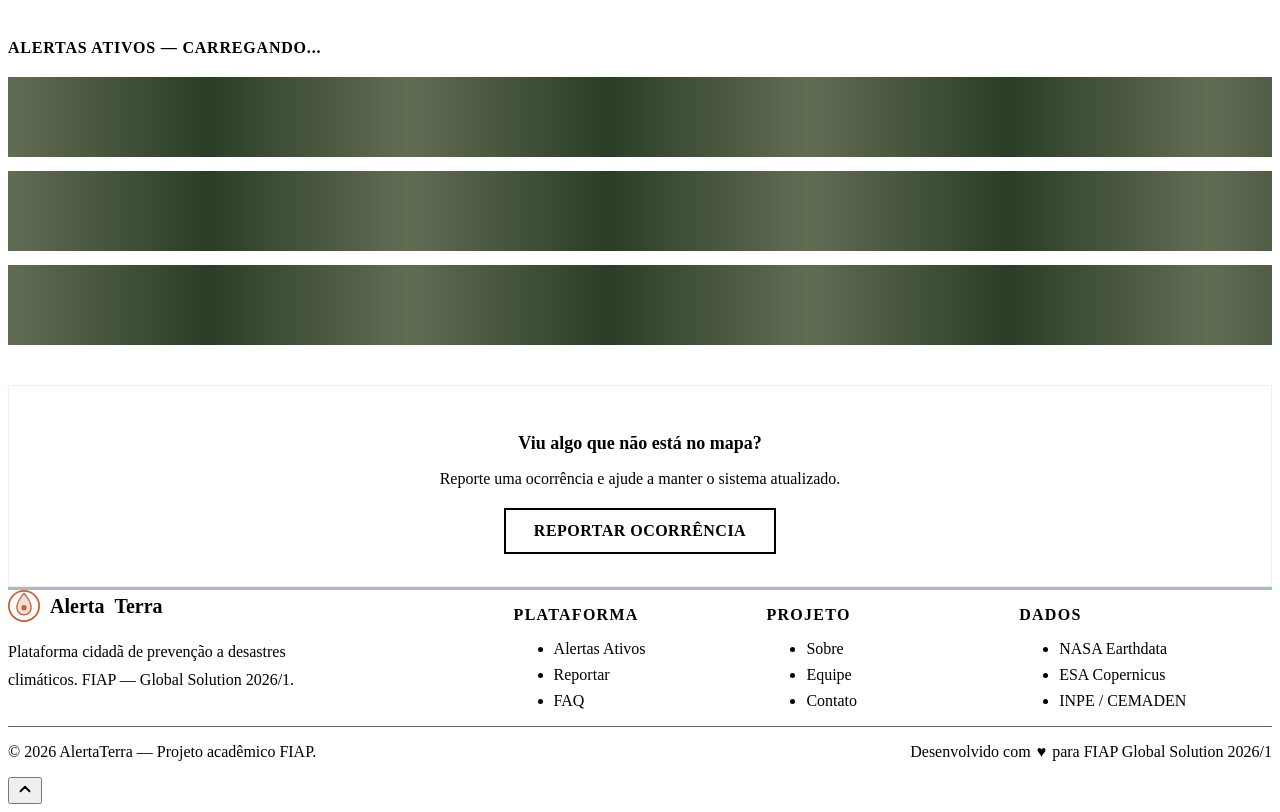
==== commit 33384b7e: "Finalização da parte de html do Alerta + Continuação da parte de JS" ====
--- a/alertas.html
+++ b/alertas.html
@@ -201,4 +201,89 @@
             </div>
           </div>
 
-        </div>+        </div>
+
+
+        
+        <div style="margin-top: 2.5rem;">
+          <h3 style="margin-bottom: 1.25rem; font-size: 1rem; color: var(--cinza-claro); text-transform: uppercase; letter-spacing: 0.05em;">
+            Alertas ativos —
+            <span id="total-alertas-lista" aria-live="polite" style="color: var(--ciano-alerta);">carregando...</span>
+          </h3>
+
+          <div id="lista-alertas"
+               role="list"
+               aria-label="Lista de alertas climáticos ativos"
+               style="display: flex; flex-direction: column; gap: 0.875rem;">
+
+            <div class="skeleton" style="height: 80px; border-radius: var(--radius-md);"></div>
+            <div class="skeleton" style="height: 80px; border-radius: var(--radius-md);"></div>
+            <div class="skeleton" style="height: 80px; border-radius: var(--radius-md);"></div>
+          </div>
+        </div>
+
+        <div class="fade-in-element" style="margin-top: 2.5rem; text-align: center; padding: 2rem; background: var(--azul-profundo); border: 1px solid rgba(192,98,58,0.12); border-radius: var(--radius-md);">
+          <h2 style="font-size: 1.125rem; margin-bottom: 0.625rem;">Viu algo que não está no mapa?</h2>
+          <p class="text-muted" style="font-size: var(--size-small); margin-bottom: 1.25rem;">Reporte uma ocorrência e ajude a manter o sistema atualizado.</p>
+          <a href="reportar.html" class="btn btn-primary">Reportar Ocorrência</a>
+        </div>
+
+      </div>
+    </section>
+
+  </main>
+
+  <footer class="footer" role="contentinfo">
+    <div class="container">
+      <div class="footer-grid">
+        <div>
+          <a href="index.html" class="footer-brand">
+            <svg class="footer-brand-logo" viewBox="0 0 36 36" fill="none" aria-hidden="true">
+              <circle cx="18" cy="18" r="17" stroke="#C0623A" stroke-width="2"/>
+              <path d="M18 4C18 4 10 12 10 20a8 8 0 0016 0c0-8-8-16-8-16z" fill="rgba(192,98,58,0.20)" stroke="#C0623A" stroke-width="1.5"/>
+              <circle cx="18" cy="20" r="3" fill="#C0623A"/>
+            </svg>
+            Alerta<span style="color: var(--ciano-alerta);">Terra</span>
+          </a>
+          <p class="footer-description">Plataforma cidadã de prevenção a desastres climáticos. FIAP — Global Solution 2026/1.</p>
+        </div>
+        <div>
+          <h3 class="footer-col-title">Plataforma</h3>
+          <nav aria-label="Links da plataforma"><ul class="footer-links" role="list">
+            <li><a href="alertas.html" class="footer-link">Alertas Ativos</a></li>
+            <li><a href="reportar.html" class="footer-link">Reportar</a></li>
+            <li><a href="faq.html" class="footer-link">FAQ</a></li>
+          </ul></nav>
+        </div>
+        <div>
+          <h3 class="footer-col-title">Projeto</h3>
+          <nav aria-label="Links do projeto"><ul class="footer-links" role="list">
+            <li><a href="sobre.html" class="footer-link">Sobre</a></li>
+            <li><a href="integrantes.html" class="footer-link">Equipe</a></li>
+            <li><a href="contato.html" class="footer-link">Contato</a></li>
+          </ul></nav>
+        </div>
+        <div>
+          <h3 class="footer-col-title">Dados</h3>
+          <ul class="footer-links" role="list">
+            <li><span class="footer-link">NASA Earthdata</span></li>
+            <li><span class="footer-link">ESA Copernicus</span></li>
+            <li><span class="footer-link">INPE / CEMADEN</span></li>
+          </ul>
+        </div>
+      </div>
+      <div class="footer-bottom">
+        <p class="footer-copy">&copy; 2026 AlertaTerra — Projeto acadêmico FIAP.</p>
+        <div class="footer-fiap">Desenvolvido com <span>♥</span> para FIAP Global Solution 2026/1</div>
+      </div>
+    </div>
+  </footer>
+
+  <button class="btn-scroll-top" id="btn-scroll-top" aria-label="Voltar ao topo">
+    <svg width="18" height="18" viewBox="0 0 24 24" fill="none" stroke="currentColor" stroke-width="2.5" stroke-linecap="round" stroke-linejoin="round" aria-hidden="true"><polyline points="18 15 12 9 6 15"></polyline></svg>
+  </button>
+
+  <script src="js/main.js"></script>
+  <script src="js/alertas.js"></script>
+</body>
+</html>
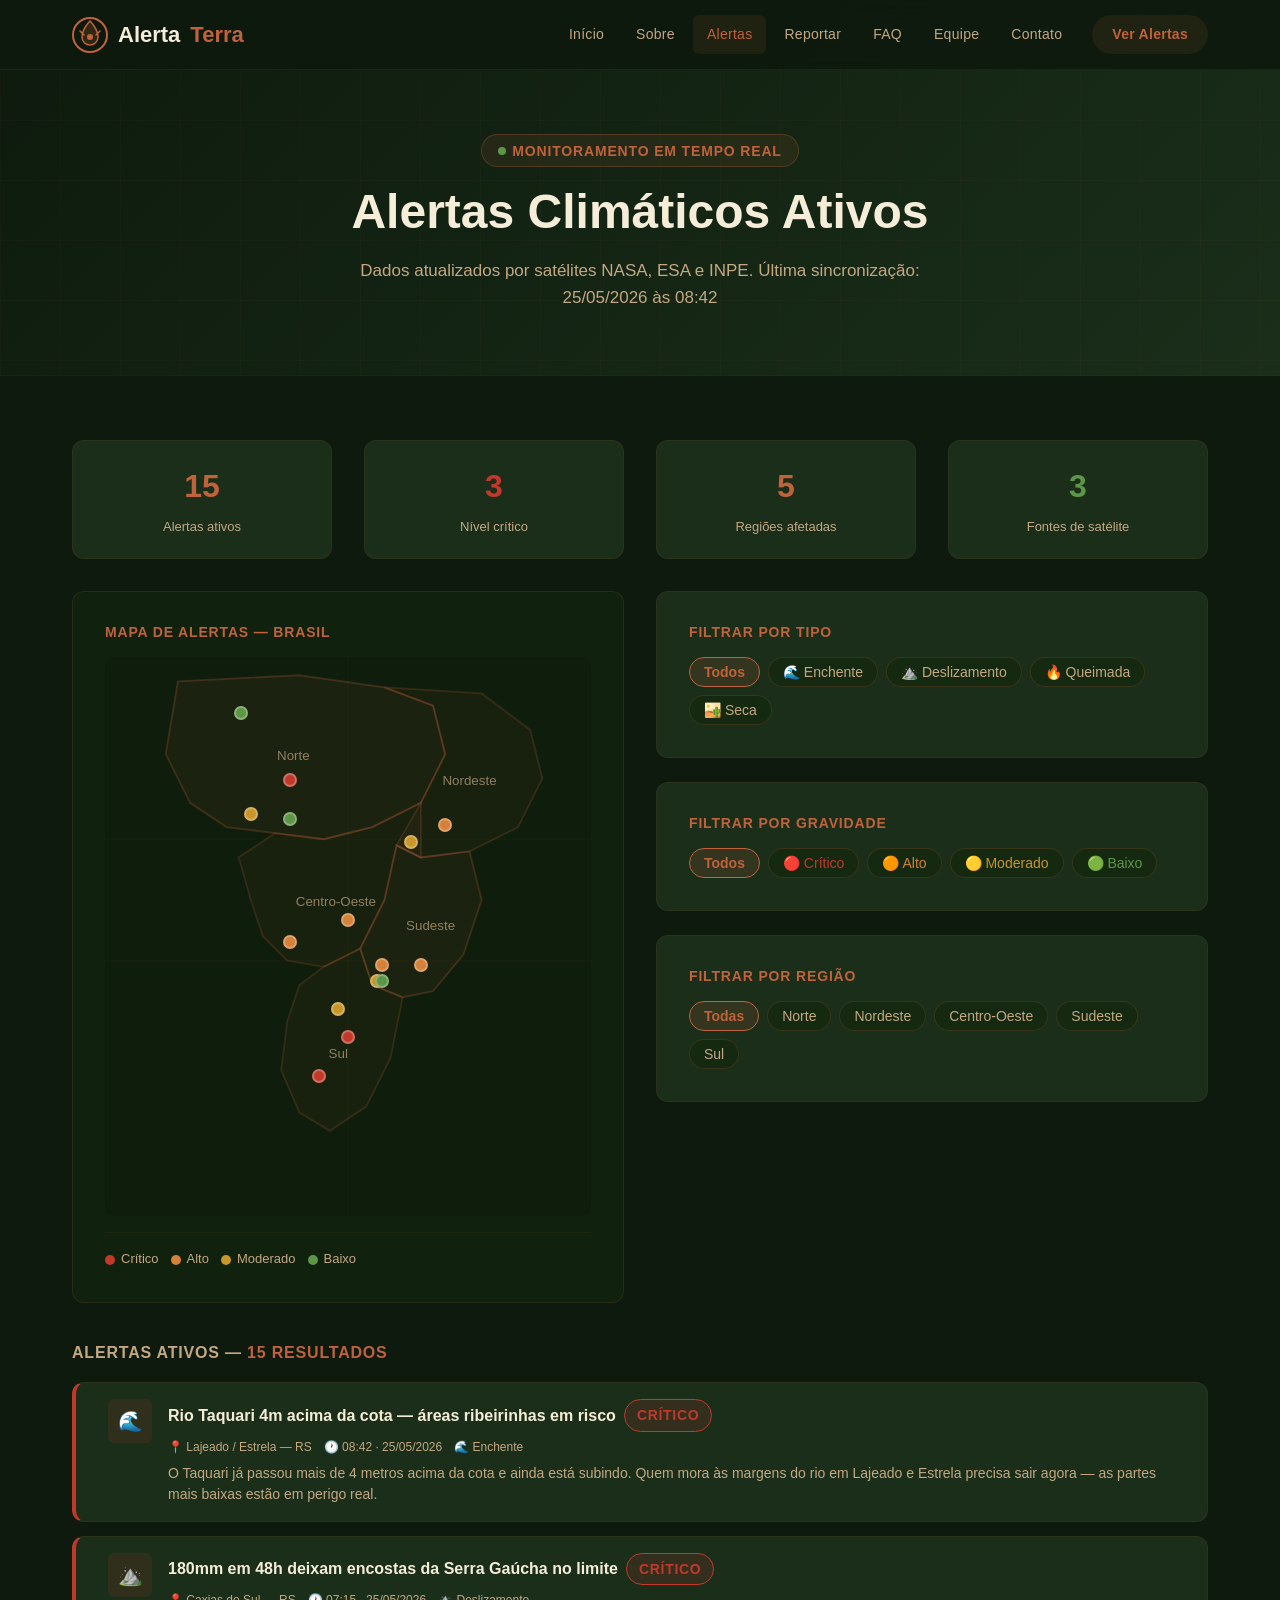
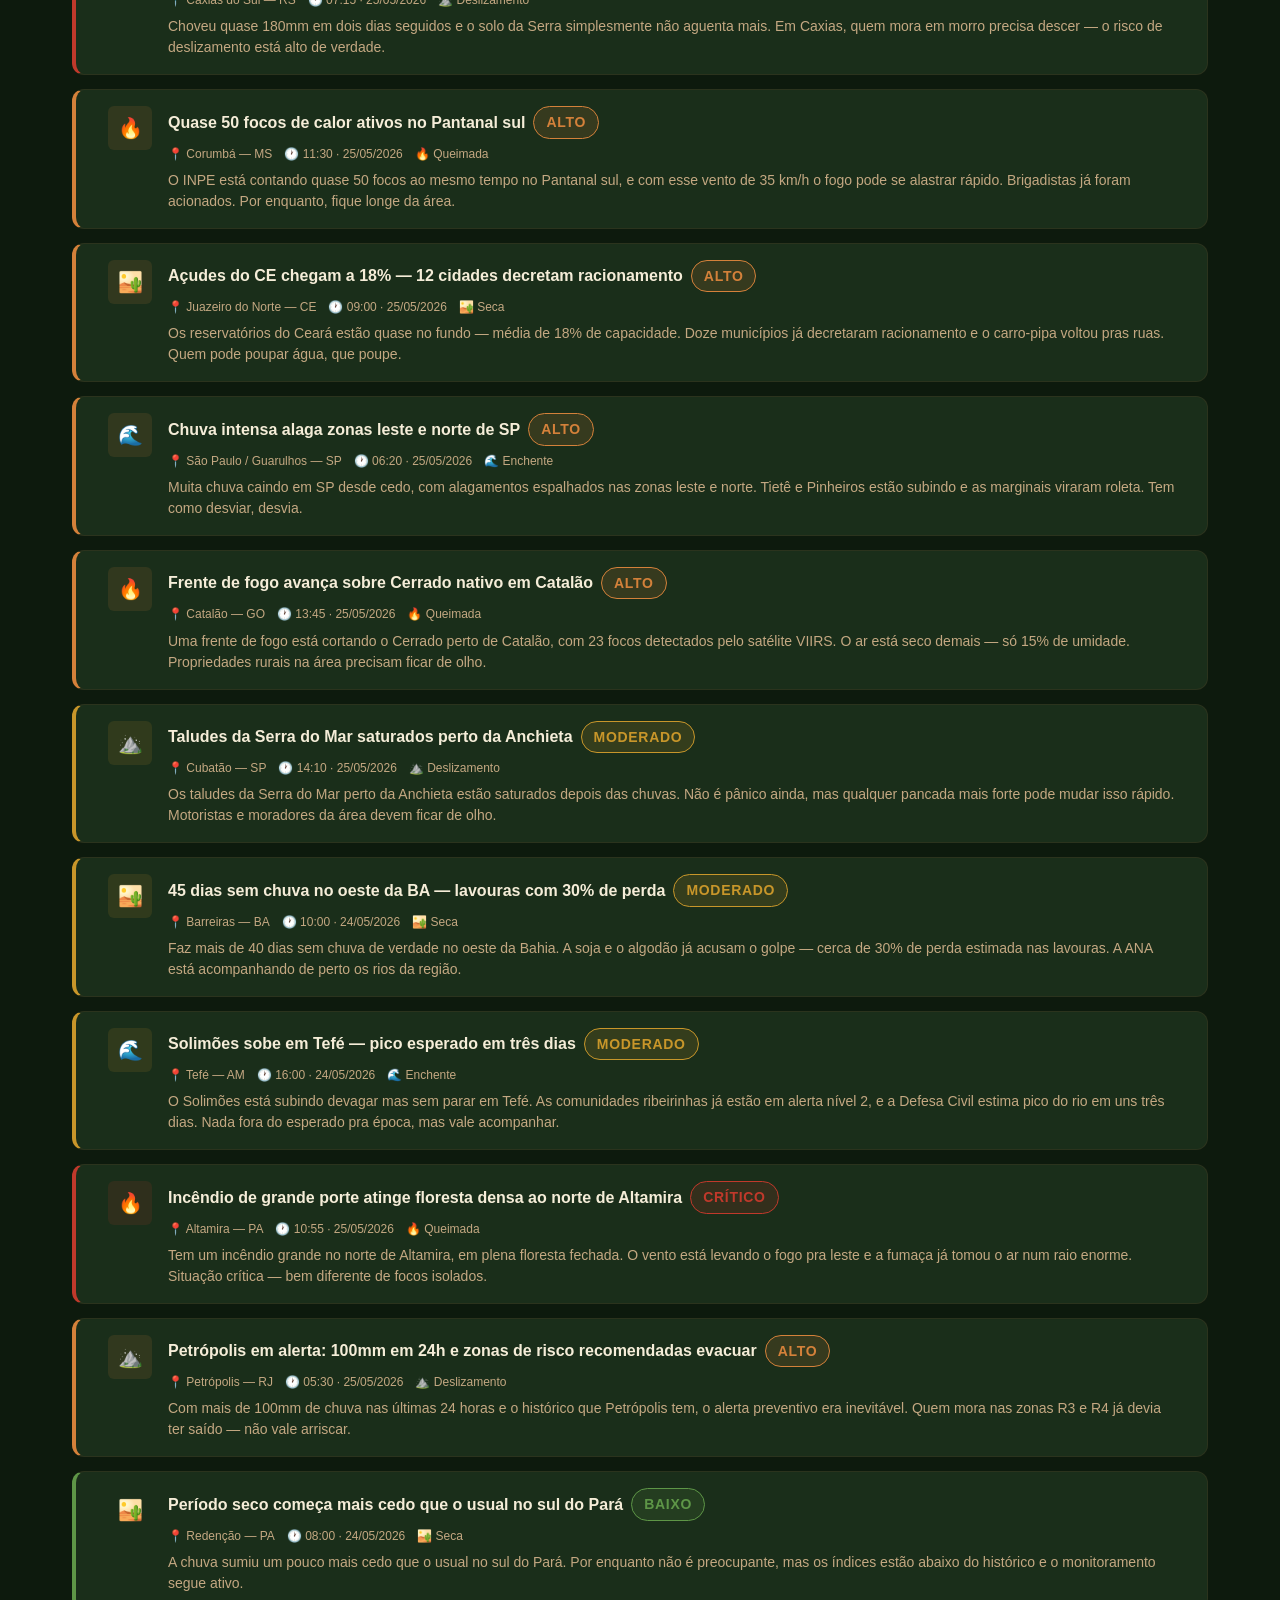
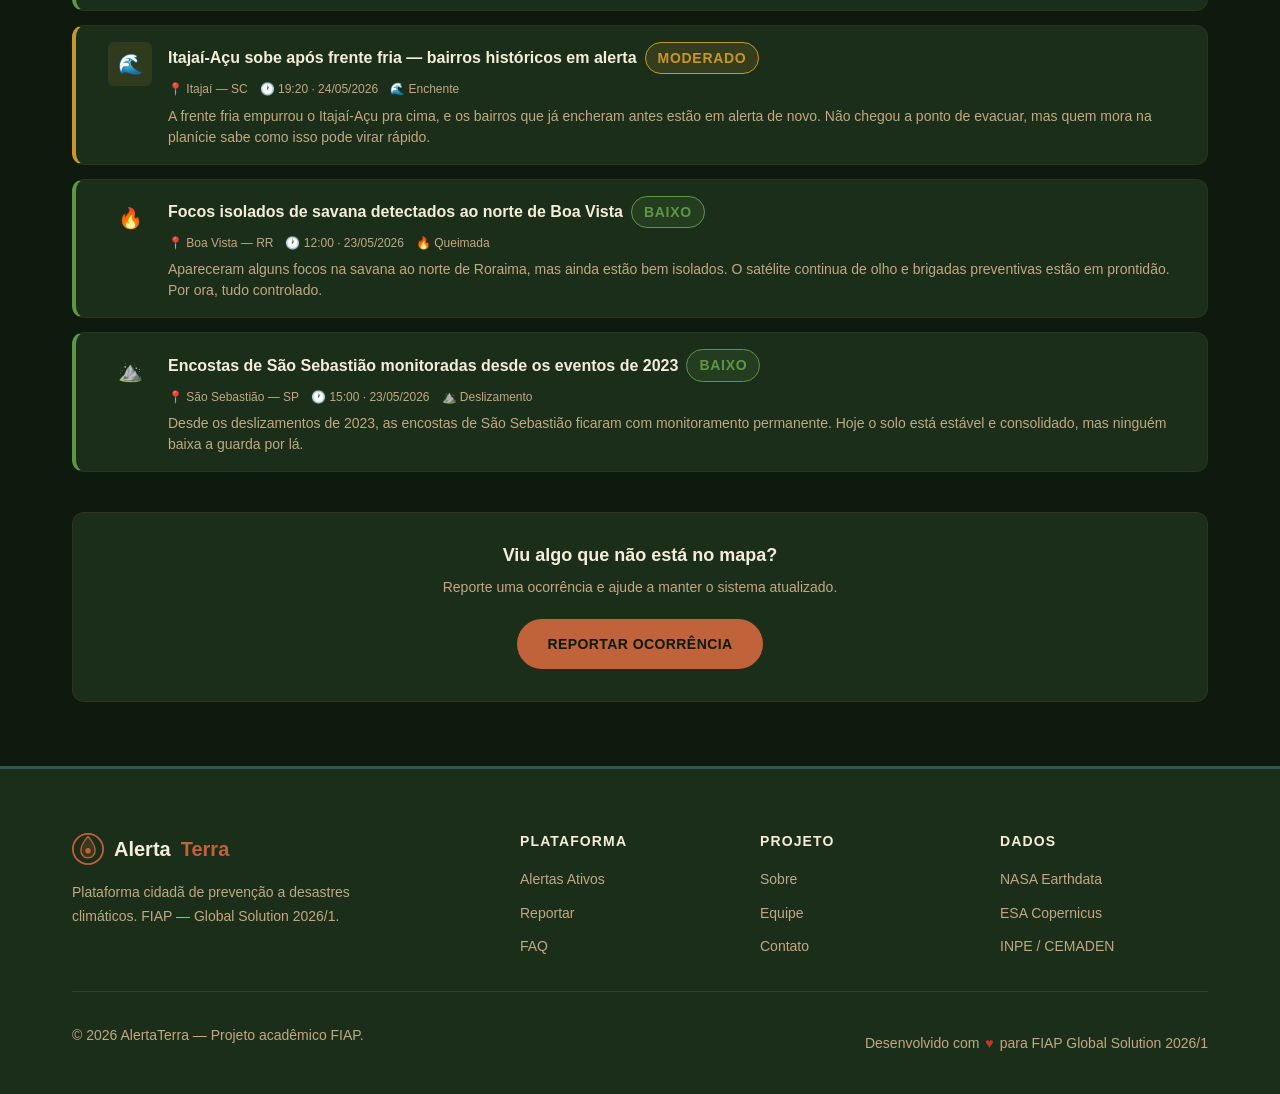
==== commit 8506110b: "ajustes com ajuda" ====
--- a/alertas.html
+++ b/alertas.html
@@ -7,7 +7,7 @@
   <title>Alertas — AlertaTerra</title>
 
   <link rel="icon" type="image/svg+xml" href="./assets/img/favicon.svg">
-  <link rel="stylesheet" href="css/style.css">
+  <link rel="stylesheet" href="css/styles.css">
   <link rel="stylesheet" href="css/components.css">
   <link rel="stylesheet" href="css/responsive.css">
 </head>
--- a/css/styles.css
+++ b/css/styles.css
@@ -0,0 +1,362 @@
+@import url('https://fonts.googleapis.com/css2?family=Space+Grotesk:wght@400;500;600;700&family=Inter:wght@300;400;500;600&display=swap');
+
+
+:root {
+  
+  --azul-espaco:      #0D1A0D;  
+  --azul-profundo:    #1A2E1A;  
+  --ciano-alerta:     #C0623A;  
+  --vermelho-critico: #C0392B;  
+  --laranja-alto:     #D4813A;  
+  --amarelo-moderado: #C8962A;  
+  --verde-seguro:     #5E9647;  
+  --branco:           #F5EDD8;  
+  --cinza-claro:      #C4A882;  
+  --cinza-escuro:     #4A3728;  
+  --azul-ardosia:     #4A7A8A;  
+
+  
+  --font-titulo:  'Space Grotesk', sans-serif;
+  --font-corpo:   'Inter', sans-serif;
+
+  --size-h1:      3rem;
+  --size-h2:      2.25rem;
+  --size-h3:      1.5rem;
+  --size-h4:      1.25rem;
+  --size-body:    1rem;
+  --size-small:   0.875rem;
+
+  --line-height-body: 1.6;
+
+  
+  --spacing-xs:   0.5rem;
+  --spacing-sm:   1rem;
+  --spacing-md:   2rem;
+  --spacing-lg:   4rem;
+  --spacing-xl:   6rem;
+
+ 
+  --radius-sm:    6px;
+  --radius-md:    12px;
+  --radius-lg:    20px;
+  --radius-full:  9999px;
+
+  
+  --shadow-card:  0 4px 24px rgba(0, 0, 0, 0.4);
+  --shadow-glow:  0 0 20px rgba(192, 98, 58, 0.30);
+  --shadow-glow-intense: 0 0 32px rgba(192, 98, 58, 0.50);
+
+ 
+  --transition-fast:   0.15s ease;
+  --transition-base:   0.3s ease;
+  --transition-slow:   0.5s ease;
+
+
+  --max-width: 1200px;
+
+  --navbar-height: 70px;
+}
+
+
+*,
+*::before,
+*::after {
+  box-sizing: border-box;
+  margin: 0;
+  padding: 0;
+}
+
+html {
+  scroll-behavior: smooth;
+  font-size: 16px;
+}
+
+body {
+  font-family: var(--font-corpo);
+  font-size: var(--size-body);
+  line-height: var(--line-height-body);
+  color: var(--cinza-claro);
+  background-color: var(--azul-espaco);
+  overflow-x: hidden;
+  -webkit-font-smoothing: antialiased;
+  -moz-osx-font-smoothing: grayscale;
+}
+
+img,
+video,
+iframe,
+svg {
+  display: block;
+  max-width: 100%;
+  height: auto;
+}
+
+a {
+  color: var(--ciano-alerta);
+  text-decoration: none;
+  transition: color var(--transition-base);
+}
+
+a:hover {
+  color: var(--branco);
+}
+
+ul,
+ol {
+  list-style: none;
+}
+
+button,
+input,
+select,
+textarea {
+  font-family: inherit;
+  font-size: inherit;
+}
+
+button {
+  cursor: pointer;
+  border: none;
+  background: none;
+}
+
+h1, h2, h3, h4, h5, h6 {
+  font-family: var(--font-titulo);
+  color: var(--branco);
+  line-height: 1.2;
+}
+
+h1 { font-size: var(--size-h1); font-weight: 700; }
+h2 { font-size: var(--size-h2); font-weight: 700; }
+h3 { font-size: var(--size-h3); font-weight: 600; }
+h4 { font-size: var(--size-h4); font-weight: 600; }
+
+p {
+  margin-bottom: 1rem;
+}
+
+p:last-child {
+  margin-bottom: 0;
+}
+
+.container {
+  width: 100%;
+  max-width: var(--max-width);
+  margin-inline: auto;
+  padding-inline: var(--spacing-md);
+}
+
+
+.section {
+  padding-block: var(--spacing-lg);
+}
+
+.section-alt {
+  background-color: var(--azul-profundo);
+}
+
+.section-header {
+  text-align: center;
+  margin-bottom: var(--spacing-md);
+}
+
+.section-header h2 {
+  margin-bottom: var(--spacing-xs);
+}
+
+.section-header p {
+  color: var(--cinza-claro);
+  max-width: 600px;
+  margin-inline: auto;
+}
+
+
+.badge {
+  display: inline-block;
+  padding: 0.25rem 0.75rem;
+  border-radius: var(--radius-full);
+  font-size: var(--size-small);
+  font-weight: 600;
+  font-family: var(--font-titulo);
+  text-transform: uppercase;
+  letter-spacing: 0.05em;
+}
+
+.badge-critico {
+  background-color: rgba(192, 57, 43, 0.15);
+  color: var(--vermelho-critico);
+  border: 1px solid var(--vermelho-critico);
+}
+
+.badge-alto {
+  background-color: rgba(212, 129, 58, 0.15);
+  color: var(--laranja-alto);
+  border: 1px solid var(--laranja-alto);
+}
+
+.badge-moderado {
+  background-color: rgba(200, 150, 42, 0.15);
+  color: var(--amarelo-moderado);
+  border: 1px solid var(--amarelo-moderado);
+}
+
+.badge-baixo {
+  background-color: rgba(94, 150, 71, 0.15);
+  color: var(--verde-seguro);
+  border: 1px solid var(--verde-seguro);
+}
+
+
+.text-ciano   { color: var(--ciano-alerta); }
+.text-branco  { color: var(--branco); }
+.text-muted   { color: var(--cinza-claro); }
+.text-critico { color: var(--vermelho-critico); }
+.text-seguro  { color: var(--verde-seguro); }
+.text-center  { text-align: center; }
+
+
+.grid-2 {
+  display: grid;
+  grid-template-columns: repeat(2, 1fr);
+  gap: var(--spacing-md);
+}
+
+.grid-3 {
+  display: grid;
+  grid-template-columns: repeat(3, 1fr);
+  gap: var(--spacing-md);
+}
+
+.grid-4 {
+  display: grid;
+  grid-template-columns: repeat(4, 1fr);
+  gap: var(--spacing-md);
+}
+
+
+.divider {
+  height: 1px;
+  background: linear-gradient(
+    to right,
+    transparent,
+    var(--cinza-escuro) 20%,
+    var(--cinza-escuro) 80%,
+    transparent
+  );
+  margin-block: var(--spacing-md);
+}  
+
+@keyframes pulse {
+  0%   { box-shadow: 0 0 0 0 rgba(192, 57, 43, 0.7); }
+  70%  { box-shadow: 0 0 0 10px rgba(192, 57, 43, 0); }
+  100% { box-shadow: 0 0 0 0 rgba(192, 57, 43, 0); }
+}
+
+
+@keyframes fadeInUp {
+  from {
+    opacity: 0;
+    transform: translateY(30px);
+  }
+  to {
+    opacity: 1;
+    transform: translateY(0);
+  }
+}
+
+
+@keyframes shimmer {
+  0%   { background-position: -400px 0; }
+  100% { background-position: 400px 0; }
+}
+
+
+@keyframes glowPulse {
+  0%, 100% { box-shadow: var(--shadow-glow); }
+  50%       { box-shadow: var(--shadow-glow-intense); }
+}
+
+
+@keyframes spin {
+  to { transform: rotate(360deg); }
+}
+
+
+.fade-in-element {
+  opacity: 0;
+  transform: translateY(30px);
+  transition: opacity var(--transition-slow), transform var(--transition-slow);
+}
+
+.fade-in-element.visible {
+  opacity: 1;
+  transform: translateY(0);
+}
+
+
+.btn-scroll-top {
+  position: fixed;
+  bottom: 2rem;
+  right: 2rem;
+  z-index: 900;
+  width: 48px;
+  height: 48px;
+  border-radius: var(--radius-full);
+  background-color: var(--ciano-alerta);
+  color: var(--azul-espaco);
+  display: flex;
+  align-items: center;
+  justify-content: center;
+  font-size: 1.25rem;
+  box-shadow: var(--shadow-glow);
+  opacity: 0;
+  pointer-events: none;
+  transform: translateY(10px);
+  transition: opacity var(--transition-base), transform var(--transition-base);
+}
+
+.btn-scroll-top.visible {
+  opacity: 1;
+  pointer-events: all;
+  transform: translateY(0);
+}
+
+.btn-scroll-top:hover {
+  background-color: var(--branco);
+  transform: translateY(-2px);
+}
+
+
+.visually-hidden {
+  position: absolute;
+  width: 1px;
+  height: 1px;
+  padding: 0;
+  margin: -1px;
+  overflow: hidden;
+  clip: rect(0, 0, 0, 0);
+  white-space: nowrap;
+  border: 0;
+}
+
+:focus-visible {
+  outline: 2px solid var(--ciano-alerta);
+  outline-offset: 3px;
+}
+
+
+.skip-link {
+  position: absolute;
+  top: -100%;
+  left: 0;
+  padding: 0.5rem 1rem;
+  background-color: var(--ciano-alerta);
+  color: var(--azul-espaco);
+  font-weight: 700;
+  z-index: 9999;
+  transition: top var(--transition-fast);
+}
+
+.skip-link:focus {
+  top: 0;
+}
--- a/css/components.css
+++ b/css/components.css
@@ -928,4 +928,498 @@
   text-transform: uppercase;
   letter-spacing: 0.05em;
   margin-top: 0.25rem;
-}+}
+
+.step-card {
+  position: relative;
+  background-color: var(--azul-profundo);
+  border: 1px solid rgba(192, 98, 58, 0.10);
+  border-radius: var(--radius-md);
+  padding: var(--spacing-md);
+  transition: transform var(--transition-base), box-shadow var(--transition-base);
+}
+
+.step-card:hover {
+  transform: translateY(-4px);
+  box-shadow: var(--shadow-glow);
+  border-color: rgba(192, 98, 58, 0.30);
+}
+
+.step-number {
+  position: absolute;
+  top: -14px;
+  left: var(--spacing-md);
+  width: 28px;
+  height: 28px;
+  background-color: var(--ciano-alerta);
+  color: var(--azul-espaco);
+  border-radius: 50%;
+  display: flex;
+  align-items: center;
+  justify-content: center;
+  font-family: var(--font-titulo);
+  font-size: var(--size-small);
+  font-weight: 700;
+}
+
+.step-icon {
+  font-size: 2.5rem;
+  margin-bottom: 1rem;
+}
+
+.step-title {
+  font-family: var(--font-titulo);
+  font-size: var(--size-h4);
+  color: var(--branco);
+  margin-bottom: 0.5rem;
+}
+
+.step-text {
+  color: var(--cinza-claro);
+  font-size: var(--size-small);
+  line-height: 1.7;
+}
+
+
+.ods-card {
+  background-color: var(--azul-profundo);
+  border: 1px solid rgba(192, 98, 58, 0.10);
+  border-radius: var(--radius-md);
+  padding: var(--spacing-md);
+  display: flex;
+  flex-direction: column;
+  align-items: flex-start;
+  gap: 1rem;
+  transition: transform var(--transition-base), box-shadow var(--transition-base);
+}
+
+.ods-card:hover {
+  transform: translateY(-4px);
+  box-shadow: var(--shadow-glow);
+}
+
+.ods-badge {
+  display: inline-flex;
+  align-items: center;
+  padding: 0.5rem 1rem;
+  border-radius: var(--radius-sm);
+  font-family: var(--font-titulo);
+  font-size: 0.875rem;
+  font-weight: 700;
+  color: var(--branco);
+}
+
+.ods-11 { background-color: #F99D26; }
+.ods-13 { background-color: #3F7E44; }
+
+
+.integrante-card {
+  background-color: var(--azul-profundo);
+  border: 1px solid rgba(192, 98, 58, 0.10);
+  border-radius: var(--radius-md);
+  padding: var(--spacing-md);
+  text-align: center;
+  transition: transform var(--transition-base), box-shadow var(--transition-base), border-color var(--transition-base);
+}
+
+.integrante-card:hover {
+  transform: translateY(-4px);
+  box-shadow: var(--shadow-glow);
+  border-color: rgba(192, 98, 58, 0.35);
+}
+
+.integrante-foto-wrapper {
+  width: 100px;
+  height: 100px;
+  border-radius: 50%;
+  overflow: hidden;
+  margin: 0 auto 1.25rem;
+  border: 3px solid rgba(192, 98, 58, 0.30);
+  transition: border-color var(--transition-base);
+  background-color: var(--cinza-escuro);
+}
+
+.integrante-card:hover .integrante-foto-wrapper {
+  border-color: var(--ciano-alerta);
+}
+
+.integrante-foto {
+  width: 100%;
+  height: 100%;
+  object-fit: cover;
+}
+
+.integrante-foto-placeholder {
+  width: 100%;
+  height: 100%;
+  display: flex;
+  align-items: center;
+  justify-content: center;
+  font-size: 2.5rem;
+  background: linear-gradient(135deg, var(--cinza-escuro), var(--azul-profundo));
+  color: var(--cinza-claro);
+}
+
+.integrante-nome {
+  font-family: var(--font-titulo);
+  font-size: var(--size-body);
+  color: var(--branco);
+  font-weight: 700;
+  margin-bottom: 0.25rem;
+}
+
+.integrante-rm {
+  font-size: var(--size-small);
+  color: var(--ciano-alerta);
+  font-weight: 600;
+  margin-bottom: 0.125rem;
+}
+
+.integrante-turma {
+  font-size: 0.8125rem;
+  color: var(--cinza-claro);
+  margin-bottom: 1rem;
+}
+
+.integrante-links {
+  display: flex;
+  justify-content: center;
+  gap: 0.75rem;
+}
+
+.integrante-link {
+  display: inline-flex;
+  align-items: center;
+  gap: 0.375rem;
+  padding: 0.375rem 0.875rem;
+  background-color: rgba(192, 98, 58, 0.08);
+  border: 1px solid rgba(192, 98, 58, 0.20);
+  border-radius: var(--radius-full);
+  color: var(--cinza-claro);
+  font-size: 0.8125rem;
+  transition: all var(--transition-base);
+  text-decoration: none;
+}
+
+.integrante-link:hover {
+  background-color: rgba(192, 98, 58, 0.15);
+  border-color: var(--ciano-alerta);
+  color: var(--ciano-alerta);
+  transform: translateY(-1px);
+}
+
+.faq-list {
+  display: flex;
+  flex-direction: column;
+  gap: 0.75rem;
+}
+
+.faq-item {
+  background-color: var(--azul-profundo);
+  border: 1px solid rgba(192, 98, 58, 0.12);
+  border-radius: var(--radius-md);
+  overflow: hidden;
+  transition: border-color var(--transition-base);
+}
+
+.faq-item.open {
+  border-color: rgba(192, 98, 58, 0.35);
+}
+
+.faq-question {
+  display: flex;
+  align-items: center;
+  justify-content: space-between;
+  width: 100%;
+  padding: 1.25rem 1.5rem;
+  background: none;
+  text-align: left;
+  color: var(--branco);
+  font-family: var(--font-titulo);
+  font-size: var(--size-body);
+  font-weight: 600;
+  cursor: pointer;
+  gap: 1rem;
+  transition: color var(--transition-base);
+}
+
+.faq-question:hover {
+  color: var(--ciano-alerta);
+}
+
+.faq-item.open .faq-question {
+  color: var(--ciano-alerta);
+}
+
+.faq-arrow {
+  width: 24px;
+  height: 24px;
+  border-radius: 50%;
+  background-color: rgba(192, 98, 58, 0.10);
+  display: flex;
+  align-items: center;
+  justify-content: center;
+  flex-shrink: 0;
+  font-size: 0.75rem;
+  color: var(--ciano-alerta);
+  transition: transform var(--transition-base), background-color var(--transition-base);
+}
+
+.faq-item.open .faq-arrow {
+  transform: rotate(180deg);
+  background-color: rgba(192, 98, 58, 0.20);
+}
+
+.faq-answer {
+  max-height: 0;
+  overflow: hidden;
+  transition: max-height 0.4s ease;
+}
+
+.faq-answer-inner {
+  padding: 0 1.5rem 1.25rem;
+  color: var(--cinza-claro);
+  font-size: var(--size-small);
+  line-height: 1.8;
+  border-top: 1px solid rgba(192, 98, 58, 0.08);
+  padding-top: 1rem;
+}
+
+.page-header {
+  background: linear-gradient(
+    135deg,
+    var(--azul-espaco) 0%,
+    var(--azul-profundo) 100%
+  );
+  padding: calc(var(--navbar-height) + var(--spacing-lg)) 0 var(--spacing-lg);
+  text-align: center;
+  position: relative;
+  overflow: hidden;
+  border-bottom: 1px solid rgba(192, 98, 58, 0.08);
+}
+
+.page-header-bg {
+  position: absolute;
+  inset: 0;
+  background-image:
+    linear-gradient(rgba(192, 98, 58, 0.03) 1px, transparent 1px),
+    linear-gradient(90deg, rgba(192, 98, 58, 0.03) 1px, transparent 1px);
+  background-size: 60px 60px;
+  pointer-events: none;
+}
+
+.page-header-content {
+  position: relative;
+  z-index: 1;
+}
+
+.page-header-eyebrow {
+  display: inline-block;
+  padding: 0.25rem 1rem;
+  background-color: rgba(192, 98, 58, 0.10);
+  border: 1px solid rgba(192, 98, 58, 0.30);
+  border-radius: var(--radius-full);
+  color: var(--ciano-alerta);
+  font-size: var(--size-small);
+  font-weight: 600;
+  text-transform: uppercase;
+  letter-spacing: 0.06em;
+  margin-bottom: 1rem;
+}
+
+.page-header h1 {
+  font-size: clamp(1.75rem, 4vw, var(--size-h1));
+  margin-bottom: 1rem;
+}
+
+.page-header p {
+  color: var(--cinza-claro);
+  max-width: 600px;
+  margin-inline: auto;
+  font-size: 1.0625rem;
+}
+
+
+.map-container {
+  position: relative;
+  background-color: rgba(20, 40, 15, 0.50);
+  border: 1px solid rgba(192, 98, 58, 0.15);
+  border-radius: var(--radius-md);
+  overflow: hidden;
+  padding: var(--spacing-md);
+}
+
+.map-svg-wrapper {
+  position: relative;
+  width: 100%;
+  max-width: 580px;
+  margin-inline: auto;
+}
+
+.map-marker {
+  position: absolute;
+  transform: translate(-50%, -50%);
+  z-index: 2;
+}
+
+.map-marker-dot {
+  width: 14px;
+  height: 14px;
+  border-radius: 50%;
+  border: 2px solid rgba(245, 237, 216, 0.30);
+  cursor: pointer;
+  transition: transform var(--transition-fast), box-shadow var(--transition-fast);
+}
+
+.map-marker-dot:hover {
+  transform: scale(1.4);
+}
+
+.map-marker-dot.critico {
+  background-color: var(--vermelho-critico);
+  animation: pulse 1.5s infinite;
+}
+
+.map-marker-dot.alto {
+  background-color: var(--laranja-alto);
+}
+
+.map-marker-dot.moderado {
+  background-color: var(--amarelo-moderado);
+}
+
+.map-marker-dot.baixo {
+  background-color: var(--verde-seguro);
+}
+
+.map-tooltip {
+  display: none;
+  position: absolute;
+  bottom: calc(100% + 8px);
+  left: 50%;
+  transform: translateX(-50%);
+  background-color: var(--azul-profundo);
+  border: 1px solid rgba(192, 98, 58, 0.30);
+  border-radius: var(--radius-sm);
+  padding: 0.5rem 0.75rem;
+  font-size: 0.75rem;
+  color: var(--branco);
+  white-space: nowrap;
+  pointer-events: none;
+  z-index: 10;
+  box-shadow: var(--shadow-card);
+}
+
+.map-marker:hover .map-tooltip {
+  display: block;
+}
+
+.map-legend {
+  display: flex;
+  flex-wrap: wrap;
+  gap: 0.75rem;
+  margin-top: var(--spacing-sm);
+  padding-top: var(--spacing-sm);
+  border-top: 1px solid rgba(192, 98, 58, 0.08);
+}
+
+.map-legend-item {
+  display: flex;
+  align-items: center;
+  gap: 0.375rem;
+  font-size: 0.8125rem;
+  color: var(--cinza-claro);
+}
+
+.map-legend-dot {
+  width: 10px;
+  height: 10px;
+  border-radius: 50%;
+  flex-shrink: 0;
+}
+
+
+.timeline {
+  position: relative;
+  padding-left: 2rem;
+}
+
+.timeline::before {
+  content: '';
+  position: absolute;
+  left: 0;
+  top: 0;
+  bottom: 0;
+  width: 2px;
+  background: linear-gradient(to bottom, var(--ciano-alerta), transparent);
+}
+
+.timeline-item {
+  position: relative;
+  padding-bottom: var(--spacing-md);
+}
+
+.timeline-item::before {
+  content: '';
+  position: absolute;
+  left: -2.5rem;
+  top: 0.375rem;
+  width: 12px;
+  height: 12px;
+  border-radius: 50%;
+  background-color: var(--ciano-alerta);
+  border: 2px solid var(--azul-espaco);
+  box-shadow: 0 0 8px rgba(192, 98, 58, 0.50);
+}
+
+.timeline-date {
+  font-family: var(--font-titulo);
+  font-size: var(--size-small);
+  color: var(--ciano-alerta);
+  font-weight: 700;
+  margin-bottom: 0.25rem;
+}
+
+.timeline-title {
+  font-family: var(--font-titulo);
+  font-size: var(--size-body);
+  color: var(--branco);
+  font-weight: 600;
+  margin-bottom: 0.375rem;
+}
+
+.timeline-text {
+  color: var(--cinza-claro);
+  font-size: var(--size-small);
+  line-height: 1.7;
+}
+
+
+.tech-grid {
+  display: flex;
+  flex-wrap: wrap;
+  gap: 0.75rem;
+}
+
+.tech-badge {
+  display: inline-flex;
+  align-items: center;
+  gap: 0.5rem;
+  padding: 0.5rem 1rem;
+  background-color: rgba(20, 40, 15, 0.80);
+  border: 1px solid rgba(192, 98, 58, 0.20);
+  border-radius: var(--radius-sm);
+  color: var(--cinza-claro);
+  font-size: var(--size-small);
+  font-weight: 500;
+  transition: all var(--transition-base);
+}
+
+.tech-badge:hover {
+  border-color: var(--ciano-alerta);
+  color: var(--ciano-alerta);
+}
+
+.tech-badge-icon {
+  font-size: 1rem;
+}
